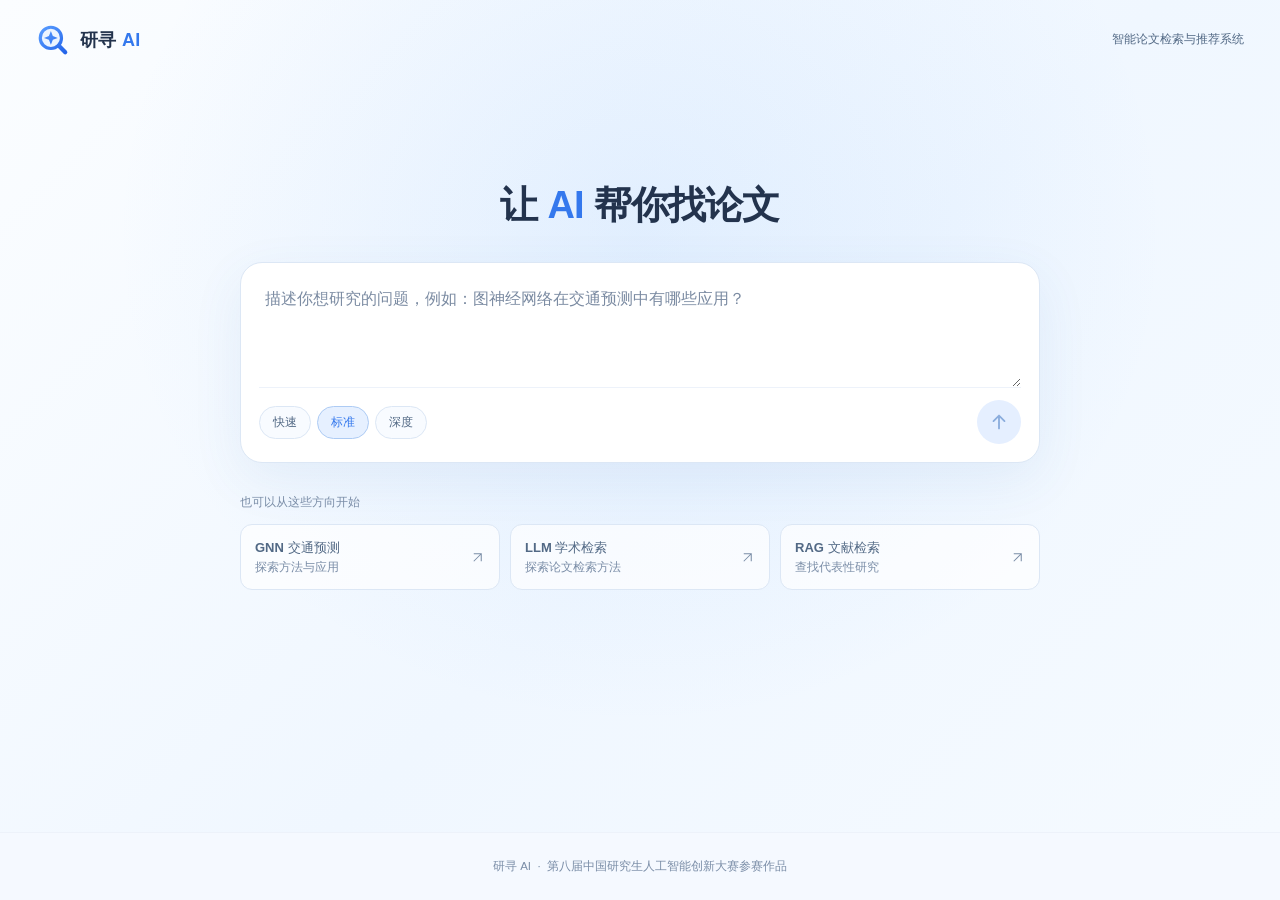
==== frontend/index.html @ a5123a5a "feat: 研寻 AI 学术检索系统（Agent 自主检索 + TRACE-Rank 排序） - 原生 Function Calling 检索循环：模型自主选择关键词/语义/引文工具并在预算内结束 -" ====
<!doctype html>
<html lang="zh-CN">
<head>
  <meta charset="utf-8" />
  <meta name="viewport" content="width=device-width, initial-scale=1" />
  <title>研寻 AI——智能论文检索与推荐系统</title>
  <style>
    /* ── Design tokens ── */
    :root {
      --bg:           #050c1a;
      --card:         rgba(14,26,62,0.90);
      --card2:        rgba(16,32,68,0.78);
      --border:       rgba(56,189,248,0.15);
      --border-h:     rgba(56,189,248,0.32);
      --cyan:         #38bdf8;
      --cyan2:        rgba(56,189,248,0.80);
      --blue:         #3b82f6;
      --purple:       #8b5cf6;
      --green:        #10b981;
      --amber:        #f59e0b;
      --red:          #ef4444;
      --text:         #e2e8f0;
      --text2:        #94a3b8;
      --muted:        #475569;
      --r:            14px;
      --r-sm:         10px;
      --r-xs:         7px;
      --shadow:       0 4px 24px rgba(0,0,0,.42), inset 0 1px 0 rgba(255,255,255,.03);
      --shadow-h:     0 8px 40px rgba(0,0,0,.55), 0 0 0 1px rgba(56,189,248,.20);
    }

    /* ── Reset ── */
    *, *::before, *::after { box-sizing: border-box; margin: 0; padding: 0; }
    html { scroll-behavior: smooth; }
    body {
      font-family: -apple-system, BlinkMacSystemFont, "Segoe UI", "Microsoft YaHei", "PingFang SC", sans-serif;
      background: var(--bg);
      color: var(--text);
      line-height: 1.6;
      min-height: 100vh;
      overflow-x: hidden;
    }
    a { color: var(--cyan); text-decoration: none; }
    a:hover { color: #7dd3fc; text-decoration: underline; }
    .hidden { display:none !important; }

    /* ── Background grid + orbs ── */
    body::before {
      content: '';
      position: fixed; inset: 0; z-index: 0; pointer-events: none;
      background-image:
        linear-gradient(rgba(56,189,248,.04) 1px, transparent 1px),
        linear-gradient(90deg, rgba(56,189,248,.04) 1px, transparent 1px);
      background-size: 52px 52px;
    }
    .bg-orbs { position: fixed; inset: 0; z-index: 0; pointer-events: none; overflow: hidden; }
    .orb { position: absolute; border-radius: 50%; filter: blur(80px); }
    .orb1 { width:640px; height:640px; top:-220px; right:-160px;
             background: radial-gradient(circle, rgba(56,189,248,.13) 0%, transparent 70%); }
    .orb2 { width:520px; height:520px; bottom:-160px; left:-120px;
             background: radial-gradient(circle, rgba(139,92,246,.11) 0%, transparent 70%); }
    .orb3 { width:420px; height:420px; top:42%; left:38%;
             background: radial-gradient(circle, rgba(16,185,129,.07) 0%, transparent 70%); }

    /* 首页采用单列输入布局；结果区沿用现有样式与单页浏览方式。 */
    .hero { position:relative; z-index:1; min-height:calc(100svh - 68px); padding:0 36px 48px; background:linear-gradient(135deg,#fcfaff 0%,#f5f7ff 55%,#faf7ff 100%); }
    .hero::before { content:''; position:absolute; inset:0; pointer-events:none; background:radial-gradient(ellipse at 50% 28%,rgba(167,139,250,.10),transparent 58%); }
    .hero-topbar { position:relative; z-index:1; max-width:1440px; height:80px; margin:auto; display:flex; align-items:center; justify-content:space-between; gap:16px; }
    .brand { display:flex; align-items:center; gap:10px; }
    .brand-icon { width:34px; height:34px; display:block; flex-shrink:0; }
    .brand-name { color:#302440; font-size:18px; font-weight:650; letter-spacing:.3px; }
    .brand-en { color:#81748f; font-size:12px; }
    .hero-inner { position:relative; z-index:2; width:100%; max-width:800px; margin:clamp(44px,11vh,120px) auto 0; }
    .welcome { text-align:center; }
    .welcome-title { color:#30253f; font-size:clamp(28px,3vw,38px); font-weight:650; letter-spacing:-.8px; line-height:1.4; }
    .welcome-accent { color:#8050db; }
    .sr-only { position:absolute; width:1px; height:1px; padding:0; margin:-1px; overflow:hidden; clip:rect(0,0,0,0); white-space:nowrap; border:0; }
    .search-composer { margin-top:30px; padding:18px; border:1px solid #e4ddee; border-radius:22px; background:#fff; box-shadow:0 16px 52px rgba(103,75,157,.08); transition:border-color .2s,box-shadow .2s; }
    .search-composer:focus-within { border-color:#b99ae9; box-shadow:0 16px 52px rgba(103,75,157,.10),0 0 0 3px rgba(167,139,250,.10); }
    .search-wrap { display:block; }
    #query { display:block; width:100%; min-height:106px; max-height:260px; padding:4px 6px 16px; border:0; outline:0; resize:vertical; color:#3c304d; background:transparent; font-family:inherit; font-size:16px; line-height:1.75; }
    #query::placeholder { color:#8a8099; }
    .composer-tools { display:flex; align-items:center; justify-content:space-between; gap:12px; border-top:1px solid #f0eaf6; padding-top:12px; }
    /* 圆形发送按钮只展示上箭头，名称通过 aria-label 提供给辅助阅读工具。 */
    #searchBtn { display:inline-flex; align-items:center; justify-content:center; width:44px; height:44px; padding:0; flex-shrink:0; border:0; border-radius:50%; background:#9ed3ff; color:#fff; cursor:pointer; transition:background .15s,transform .15s; }
    #searchBtn:not(:disabled):hover { background:#85c7fc; transform:translateY(-1px); }
    #searchBtn:not(:disabled):active { transform:scale(.98); }
    #searchBtn:disabled { cursor:default; transform:none; }
    #searchBtn svg { width:22px; height:22px; }
    /* 三档检索深度常显，点击即可切换；紫色高亮表示当前档位。 */
    .mode-switch { display:flex; gap:6px; margin:0; align-items:center; }
    .mode-btn { border:1px solid #e8e0f0; background:#fcfaff; color:#786487;
      border-radius:999px; padding:7px 13px; cursor:pointer; font-family:inherit; font-size:12px; transition:.2s; }
    .mode-btn:hover { border-color:#cdb2ee; background:#f6f1ff; }
    .mode-btn.active { color:#7b3fd0; border-color:#cdb2ee; background:#f0e7ff; }
    .mode-btn:focus-visible,#searchBtn:focus-visible,.eg-btn:focus-visible { outline:2px solid #a779ec; outline-offset:4px; }
    .helios-trace { display:grid; gap:9px; margin-top:10px; }
    .helios-step { display:grid; grid-template-columns:92px 1fr auto; gap:12px; align-items:center;
      padding:11px 12px; border:1px solid rgba(14,165,233,.16); border-radius:11px; background:rgba(14,165,233,.045); }
    .helios-action { font-size:11px; font-weight:800; color:#0369a1; text-transform:uppercase; letter-spacing:.4px; }
    .helios-reason { font-size:12px; color:var(--text2); line-height:1.55; }
    .helios-utility { font-size:11px; color:#64748b; white-space:nowrap; }
    @media (max-width:720px) { .helios-step { grid-template-columns:1fr; gap:5px; } }
    .landscape-grid { display:grid; grid-template-columns:repeat(4,1fr); gap:10px; }
    .land-card { padding:14px; border:1px solid var(--border); border-radius:12px; background:var(--card2); }
    .land-num { font-size:23px; font-weight:800; color:var(--text); }
    .land-lbl { font-size:12px; color:var(--text2); margin-top:3px; }
    .term-cloud { display:flex; flex-wrap:wrap; gap:7px; margin-top:14px; }
    .term-chip { background:rgba(14,165,233,.09); color:var(--cyan); border:1px solid rgba(14,165,233,.18);
      border-radius:999px; padding:5px 9px; font-size:11px; }
    .evidence-wrap { overflow:auto; }
    .evidence-table { width:100%; border-collapse:collapse; min-width:820px; font-size:12px; }
    .evidence-table th,.evidence-table td { padding:10px 9px; border-bottom:1px solid var(--border); text-align:left; }
    .evidence-table th { color:var(--text2); font-size:12px; background:var(--card2); }
    .cov-dot { display:inline-flex; width:31px; height:22px; border-radius:6px; align-items:center; justify-content:center;
      color:#fff; font-size:10px; font-weight:700; }
    .role-badge { display:inline-flex; border-radius:999px; padding:4px 8px; font-size:10.5px; font-weight:700; margin-right:6px; }
    .role-foundation { color:#92400e; background:#fef3c7; }
    .role-bridge { color:#5b21b6; background:#ede9fe; }
    .role-frontier { color:#047857; background:#d1fae5; }
    .role-development { color:#075985; background:#e0f2fe; }
    .evidence-quote { margin:12px 0 4px; padding:12px 14px; border-left:3px solid #0ea5e9;
      background:rgba(14,165,233,.055); border-radius:0 10px 10px 0; color:var(--text2); font-size:12.5px; line-height:1.65; }
    .evidence-meta { color:var(--muted); font-size:10.5px; margin-top:5px; }
    .result-actions { position:sticky; top:8px; z-index:20; display:flex; justify-content:space-between;
      align-items:center; gap:10px; padding:10px 12px; margin-bottom:12px; border:1px solid var(--border);
      border-radius:13px; background:rgba(7,20,43,.92); backdrop-filter:blur(14px); box-shadow:var(--shadow); }
    .ra-meta { min-width:0; flex:1; }
    .ra-query { font-size:12px; color:var(--text2); white-space:nowrap; overflow:hidden; text-overflow:ellipsis; }
    .ra-query strong { color:var(--text); font-weight:600; }
    .action-title { font-size:11.5px; color:#94a3b8; margin-top:2px; }
    .at-hint { color:var(--text2); }
    .action-btns { display:flex; gap:7px; flex-wrap:wrap; flex-shrink:0; }
    .action-btn { border:1px solid rgba(56,189,248,.24); color:#7dd3fc; background:rgba(14,165,233,.08);
      border-radius:8px; padding:7px 10px; font-size:11px; cursor:pointer; }
    .action-btn:hover { background:rgba(14,165,233,.18); }
    /* 结果排序切换：只改变同一批论文的排列顺序，不引入新论文。 */
    .result-sort { display:flex; align-items:center; gap:6px; flex-wrap:wrap; margin-bottom:12px; }
    .rs-label { font-size:11.5px; color:var(--text2); margin-right:2px; }
    .rs-btn { border:1px solid var(--border); background:rgba(15,28,70,.8); color:var(--text2);
      border-radius:999px; padding:5px 12px; font-size:11.5px; font-family:inherit; cursor:pointer;
      transition:background .18s, border-color .18s, color .18s; }
    .rs-btn:hover { border-color:var(--border-h); color:var(--text); }
    .rs-btn.active { color:#fff; border-color:transparent; background:linear-gradient(135deg,#0284c7,#7c3aed); }
    .rs-btn:focus-visible { outline:2px solid var(--cyan); outline-offset:2px; }

    /* 结果优先：使用原生折叠组件，让详细信息按需展开并支持键盘操作。 */
    #results { scroll-margin-top:14px; }
    .result-details { margin-bottom:14px; border:1px solid var(--border); border-radius:var(--r); background:var(--card); }
    .result-details > summary { display:flex; align-items:center; gap:10px; padding:15px 20px; cursor:pointer; list-style:none; color:var(--text); font-size:13px; font-weight:600; }
    .result-details > summary::-webkit-details-marker { display:none; }
    .result-details > summary::before { content:'▸'; color:var(--cyan); transition:transform .15s; }
    .result-details[open] > summary::before { transform:rotate(90deg); }
    .result-details > summary:focus-visible { outline:2px solid var(--cyan); outline-offset:3px; border-radius:var(--r-sm); }
    .detail-hint { margin-left:auto; color:var(--text2); font-size:11px; font-weight:400; }
    .detail-body { padding:0 16px 16px; }
    .detail-body > .sec:last-child { margin-bottom:0; }
    .paper-details { margin:14px 0 0; background:rgba(56,189,248,.025); }
    .paper-details > summary { padding:10px 12px; font-size:12px; }
    .paper-details .detail-body { padding:0 12px 12px; }
    .paper-details .pabstract { display:block; }
    .paper-actions { display:flex; flex-wrap:wrap; gap:8px; margin-top:12px; }
    .search-notice { margin-bottom:12px; padding:10px 14px; border:1px solid rgba(245,158,11,.30); border-radius:var(--r-sm); background:rgba(245,158,11,.07); color:#fcd34d; font-size:12px; }
    .search-notice li { margin-left:16px; }
    /* 单页布局：结果直接排在首页介绍下方，不切换到独立结果页；搜索完成后自动下滑到结果区。 */
    .back-to-search { position:fixed; right:28px; bottom:28px; z-index:60; display:none; align-items:center; gap:6px;
      padding:10px 16px; border:1px solid var(--border-h); border-radius:999px; background:rgba(7,20,43,.94);
      color:#7dd3fc; font-size:12.5px; font-family:inherit; cursor:pointer; backdrop-filter:blur(14px);
      box-shadow:var(--shadow); transition:background .2s, border-color .2s; }
    .back-to-search.show { display:inline-flex; }
    .back-to-search:hover { background:rgba(14,165,233,.18); border-color:rgba(56,189,248,.5); }
    .candidate-pager { display:flex; flex-wrap:wrap; justify-content:center; align-items:center; gap:12px; margin-top:16px; color:var(--text2); font-size:12px; }
    .candidate-pager button:disabled { opacity:.45; cursor:default; }

    /* Example buttons */
    .examples { display:grid; grid-template-columns:repeat(3,minmax(0,1fr)); gap:10px; margin-top:30px; }
    .examples-lbl { grid-column:1/-1; margin-bottom:2px; color:#95839f; font-size:12px; }
    .eg-btn { display:flex; align-items:center; gap:10px; padding:14px; border:1px solid #e5deed; border-radius:12px; background:rgba(255,255,255,.7); color:#685277; font-family:inherit; text-align:left; cursor:pointer; transition:background .18s,border-color .18s,transform .18s; }
    .eg-btn:hover { background:#fff; border-color:#c8abe9; transform:translateY(-2px); }
    .eg-title { display:block; font-size:13px; font-weight:550; }
    .eg-desc { display:block; margin-top:3px; color:#92809e; font-size:11.5px; }
    .eg-arrow { width:15px; height:15px; margin-left:auto; color:#a187b6; flex-shrink:0; }

    /* ── Page wrap ── */
    .page-wrap {
      position: relative; z-index: 1;
      max-width: 1440px; margin: 0 auto;
      padding: 28px 40px 72px;
    }
    /* 尚未检索时不留下空白结果区，检索后恢复原有单页结果布局。 */
    .page-wrap:has(> #results:empty):has(> #loadingState.hidden):has(> #errorState.hidden) { padding-top:0; padding-bottom:0; }

    /* ── Loading ── */
    .loading-state {
      background: var(--card); backdrop-filter: blur(16px);
      border: 1px solid var(--border); border-radius: var(--r);
      padding: 44px 32px; text-align: center;
      box-shadow: var(--shadow); margin-bottom: 16px;
    }
    .loading-state.hidden { display: none; }
    .loading-title { font-size: 16px; font-weight: 700; color: var(--cyan); margin-bottom: 28px; letter-spacing: .5px; }
    .scan-wrap {
      width: 100%; max-width: 420px; margin: 0 auto 30px;
      height: 3px; background: rgba(56,189,248,.10); border-radius: 2px; overflow: hidden; position: relative;
    }
    .scan-bar {
      position: absolute; top: 0; left: -40%; height: 100%; width: 40%; border-radius: 2px;
      background: linear-gradient(90deg, transparent, var(--cyan), transparent);
      animation: scanAnim 1.4s ease-in-out infinite;
    }
    @keyframes scanAnim { 0% { left:-40%; } 100% { left:120%; } }
    .loading-elapsed { color:var(--cyan); font-size:20px; margin-bottom:10px; }
    .loading-note { max-width:560px; margin:0 auto; font-size:13px; color:var(--text2); }

    /* ── Error state ── */
    .error-state {
      background: var(--card); backdrop-filter: blur(16px);
      border: 1px solid rgba(239,68,68,.25); border-radius: var(--r);
      padding: 36px 32px; box-shadow: var(--shadow), 0 0 0 1px rgba(239,68,68,.06);
      margin-bottom: 16px;
    }
    .error-state.hidden { display: none; }
    .err-header { display: flex; align-items: center; gap: 16px; margin-bottom: 22px; }
    .err-icon {
      width: 46px; height: 46px; border-radius: 12px; flex-shrink: 0;
      background: rgba(239,68,68,.12); border: 1px solid rgba(239,68,68,.25);
      display: flex; align-items: center; justify-content: center; font-size: 20px;
    }
    .err-title { font-size: 18px; font-weight: 700; color: #fca5a5; margin-bottom: 5px; }
    .err-badge {
      display: inline-block; padding: 2px 10px; border-radius: 6px; font-size: 11px;
      font-weight: 700; letter-spacing: 1px; color: #f87171;
      background: rgba(239,68,68,.14); border: 1px solid rgba(239,68,68,.30);
    }
    .err-detail {
      font-size: 13.5px; color: var(--text2);
      background: rgba(239,68,68,.04); border: 1px solid rgba(239,68,68,.12);
      border-radius: var(--r-sm); padding: 14px 18px; margin-bottom: 18px;
    }
    .err-retry-btn {
      padding: 9px 26px; background: rgba(239,68,68,.10); border: 1px solid rgba(239,68,68,.30);
      border-radius: var(--r-xs); color: #fca5a5; font-size: 13px; font-weight: 600;
      cursor: pointer; font-family: inherit; transition: background .2s, border-color .2s;
    }
    .err-retry-btn:hover { background: rgba(239,68,68,.18); border-color: rgba(239,68,68,.50); }

    /* ── Query warn (400) ── */
    .query-warn {
      display: flex; align-items: flex-start; gap: 16px;
      background: rgba(245,158,11,.06); border: 1px solid rgba(245,158,11,.22);
      border-radius: var(--r); padding: 28px 28px;
    }
    .qw-icon { font-size: 26px; flex-shrink: 0; filter: drop-shadow(0 0 6px rgba(245,158,11,.4)); }
    .qw-title { font-size: 16px; font-weight: 700; color: var(--amber); margin-bottom: 6px; }
    .qw-msg { font-size: 13px; color: var(--text2); }

    /* ── Results layout ── */
    .results-top { display: grid; grid-template-columns: 1fr 380px; gap: 16px; align-items: start; }
    .results-left {} .results-right {}

    /* ── Section cards ── */
    .sec {
      background: var(--card); backdrop-filter: blur(16px);
      border: 1px solid var(--border); border-radius: var(--r);
      box-shadow: var(--shadow); margin-bottom: 16px; overflow: hidden;
      transition: border-color .25s, box-shadow .25s;
    }
    .sec:hover { border-color: rgba(56,189,248,.22); }
    .sec-head {
      display: flex; align-items: center; gap: 10px;
      padding: 14px 20px; border-bottom: 1px solid rgba(56,189,248,.08);
      background: rgba(56,189,248,.03);
    }
    .sec-ico {
      width: 26px; height: 26px; border-radius: 7px;
      display: flex; align-items: center; justify-content: center;
      font-size: 12px; font-weight: 800; flex-shrink: 0;
    }
    .sec-title { font-size: 13.5px; font-weight: 700; color: var(--text); letter-spacing: .3px; }
    .sec-body { padding: 20px; }

    /* ── Info grid ── */
    .info-grid { display: grid; grid-template-columns: repeat(2,1fr); gap: 10px; }
    .info-card {
      background: rgba(20,38,80,.70); border: 1px solid rgba(56,189,248,.13);
      border-radius: var(--r-sm); padding: 12px 14px; transition: border-color .2s;
    }
    .info-card:hover { border-color: rgba(56,189,248,.22); }
    .info-card.span2 { grid-column: 1 / -1; }
    .ilabel { font-size: 11px; font-weight: 700; color: rgba(148,163,184,.80); text-transform: uppercase; letter-spacing: .7px; margin-bottom: 5px; }
    .ivalue { font-size: 14px; color: var(--text); line-height: 1.6; word-break: break-word; }

    /* ── Query list (code style) ── */
    .qlist { list-style: none; display: flex; flex-direction: column; gap: 6px; }
    .qlist li {
      display: flex; align-items: flex-start; gap: 8px;
      font-size: 13px; color: var(--text2); font-family: "Consolas","Monaco",monospace;
      background: rgba(56,189,248,.05); border: 1px solid rgba(56,189,248,.10);
      border-radius: var(--r-xs); padding: 7px 12px;
    }
    .qnum {
      width: 18px; height: 18px; border-radius: 50%; flex-shrink: 0; margin-top: 1px;
      background: rgba(56,189,248,.20); color: var(--cyan);
      font-size: 9.5px; font-weight: 700; display: flex; align-items: center; justify-content: center;
    }
    .qnum.green { background: rgba(16,185,129,.20); color: var(--green); }

    /* ── Flow diagram ── */
    .flow-row {
      display: flex; align-items: stretch; flex-wrap: nowrap;
      overflow-x: auto; gap: 0; margin-bottom: 20px; padding-bottom: 4px;
    }
    .flow-node {
      flex: 1; min-width: 110px;
      background: rgba(14,165,233,.06); border: 1px solid rgba(56,189,248,.20);
      border-radius: var(--r-sm); padding: 13px 10px; text-align: center;
      transition: border-color .2s, background .2s;
    }
    .flow-node:hover { background: rgba(14,165,233,.10); border-color: rgba(56,189,248,.38); }
    .flow-node.done { background: rgba(16,185,129,.06); border-color: rgba(16,185,129,.25); }
    .flow-node.done:hover { background: rgba(16,185,129,.10); border-color: rgba(16,185,129,.42); }
    .fn-step { font-size: 9.5px; font-weight: 700; letter-spacing: .5px; color: var(--cyan); margin-bottom: 4px; }
    .fn-step.gn { color: var(--green); }
    .fn-title { font-size: 12px; font-weight: 700; color: var(--text); margin-bottom: 3px; }
    .fn-stat { font-size: 12px; color: rgba(148,163,184,.80); line-height: 1.45; }
    .fn-stat.gn { color: var(--green); }
    .flow-arrow { display: flex; align-items: center; justify-content: center; padding: 0 4px; color: rgba(56,189,248,.35); font-size: 18px; flex-shrink: 0; }

    /* ── Keyword tags ── */
    .kw-cloud { display: flex; flex-wrap: wrap; gap: 8px; }
    .kw { padding: 4px 13px; border-radius: 20px; font-size: 12.5px; font-weight: 600; font-family: "Consolas",monospace; transition: transform .15s; }
    .kw:hover { transform: translateY(-1px); }
    .kw0 { background:rgba(56,189,248,.11); color:var(--cyan);   border:1px solid rgba(56,189,248,.25); box-shadow:0 0 8px rgba(56,189,248,.10); }
    .kw1 { background:rgba(16,185,129,.10); color:var(--green);  border:1px solid rgba(16,185,129,.25); box-shadow:0 0 8px rgba(16,185,129,.08); }
    .kw2 { background:rgba(139,92,246,.10); color:var(--purple); border:1px solid rgba(139,92,246,.25); box-shadow:0 0 8px rgba(139,92,246,.08); }
    .kw3 { background:rgba(245,158,11,.10); color:var(--amber);  border:1px solid rgba(245,158,11,.25); box-shadow:0 0 8px rgba(245,158,11,.08); }
    .kw4 { background:rgba(59,130,246,.10); color:#60a5fa;       border:1px solid rgba(59,130,246,.25); box-shadow:0 0 8px rgba(59,130,246,.08); }

    /* ── Hint / strategy box ── */
    .hint {
      background: rgba(56,189,248,.04); border: 1px solid rgba(56,189,248,.12);
      border-left: 3px solid rgba(56,189,248,.50);
      border-radius: 0 var(--r-xs) var(--r-xs) 0;
      padding: 10px 14px; font-size: 13px; color: var(--text2); line-height: 1.75;
    }

    /* ── Source chips ── */
    .src-chips { display:flex; flex-wrap:wrap; gap:6px; margin-top:6px; }
    .src-chip { padding:3px 10px; border-radius:12px; font-size:12px; font-weight:600; background:rgba(56,189,248,.10); color:var(--cyan); border:1px solid rgba(56,189,248,.22); }
    .fallback-note { font-size:12px; color:var(--amber); background:rgba(245,158,11,.07); border:1px solid rgba(245,158,11,.20); border-radius:var(--r-xs); padding:6px 10px; margin-top:8px; }

    /* ── Divider ── */
    .div { height:1px; background:rgba(56,189,248,.08); margin:16px 0; }

    /* ── Metrics ── */
    .metrics-grid { display: grid; grid-template-columns: repeat(2,1fr); gap: 10px; }
    .mcard {
      background: rgba(20,38,80,.78); border: 1px solid rgba(56,189,248,.15);
      border-radius: var(--r-sm); padding: 16px 10px; text-align: center;
      transition: transform .2s, border-color .2s, box-shadow .2s;
    }
    .mcard:hover { transform: translateY(-2px); border-color: rgba(56,189,248,.28); box-shadow: 0 4px 16px rgba(0,0,0,.3); }
    .mnum { font-size: 28px; font-weight: 800; color: var(--cyan); line-height: 1.1; letter-spacing: -.5px; font-variant-numeric: tabular-nums; }
    .mnum.g { color: var(--green); }
    .mnum.p { color: var(--purple); }
    .mnum.zero { color: #334155; }
    .mlbl { font-size: 12.5px; color: rgba(148,163,184,.85); margin-top: 4px; font-weight: 500; }

    /* ── Summary ── */
    .sum-p { font-size: 13.5px; color: var(--text2); line-height: 1.85; margin-bottom: 12px; }
    .sum-p:last-child { margin-bottom: 0; }

    /* ── Paper cards ── */
    .papers-stack { display: flex; flex-direction: column; gap: 16px; }
    .pcard {
      background: var(--card); border: 1px solid var(--border); border-radius: var(--r);
      padding: 22px 24px; transition: transform .25s, box-shadow .25s, border-color .25s;
    }
    .pcard:hover { transform: translateY(-3px); box-shadow: var(--shadow-h); border-color: rgba(56,189,248,.26); }
    /* 后端精选结果在真实数据上就是相关度排名第一的那篇，这里只做高亮标记，不单独成区。 */
    .pcard.pcard-best { border-color: rgba(16,185,129,.40); box-shadow: 0 0 0 1px rgba(16,185,129,.16), var(--shadow); }
    .rb-best { background:rgba(16,185,129,.18); color:#34d399; border:1px solid rgba(16,185,129,.38); }
    #resultList { scroll-margin-top: 78px; }

    .pcard-top { display: flex; align-items: flex-start; gap: 14px; margin-bottom: 12px; }
    .pnum {
      width: 30px; height: 30px; border-radius: 50%; flex-shrink: 0;
      background: linear-gradient(135deg, rgba(14,165,233,.28), rgba(124,58,237,.28));
      border: 1px solid rgba(56,189,248,.30);
      color: var(--cyan); font-size: 13px; font-weight: 700;
      display: flex; align-items: center; justify-content: center; font-variant-numeric: tabular-nums;
    }
    .ptitle { font-size: 15px; font-weight: 700; color: var(--text); line-height: 1.5; flex: 1; }
    .ptitle a { color: inherit; }
    .ptitle a:hover { color: var(--cyan); text-decoration: none; }

    .pscore-wrap { flex-shrink: 0; text-align: right; padding-left: 16px; }
    .pscore-big {
      font-size: 24px; font-weight: 900; font-variant-numeric: tabular-nums; line-height: 1;
      background: linear-gradient(135deg, #38bdf8, #8b5cf6);
      -webkit-background-clip: text; -webkit-text-fill-color: transparent; background-clip: text;
    }
    .pscore-lbl { font-size: 10px; color: var(--muted); letter-spacing: .5px; margin-top: 2px; }

    /* Badges */
    .rbadge {
      display: inline-flex; align-items: center; padding: 2px 9px; border-radius: 10px;
      font-size: 11px; font-weight: 700; margin-right: 4px; vertical-align: middle; white-space: nowrap;
    }
    .rb-first  { background:rgba(16,185,129,.15); color:#34d399; border:1px solid rgba(16,185,129,.30); }
    .rb-second { background:rgba(245,158,11,.12);  color:var(--amber); border:1px solid rgba(245,158,11,.25); }
    .rb-both   { background:rgba(56,189,248,.12);  color:var(--cyan);  border:1px solid rgba(56,189,248,.25); }
    .api-badge { display:inline-flex; align-items:center; padding:1px 8px; border-radius:8px; font-size:10.5px; font-weight:700; margin-right:4px; vertical-align:middle; }
    .api-oa { background:rgba(56,189,248,.10); color:var(--cyan);  border:1px solid rgba(56,189,248,.22); }
    .api-s2 { background:rgba(16,185,129,.10); color:var(--green); border:1px solid rgba(16,185,129,.22); }
    .api-cr { background:rgba(139,92,246,.10); color:var(--purple); border:1px solid rgba(139,92,246,.22); }
    .api-ax { background:rgba(239,68,68,.10); color:#f87171; border:1px solid rgba(239,68,68,.22); }

    .pmeta { display:flex; flex-wrap:wrap; gap:4px 10px; align-items:center; font-size:12px; color:var(--text2); margin-bottom:14px; }
    .pmeta-sep { color:rgba(56,189,248,.22); }

    /* Score bars */
    .score-grid { display:grid; grid-template-columns:repeat(2,1fr); gap:10px; margin-bottom:12px; }
    .si { display:flex; flex-direction:column; gap:4px; }
    .si-head { display:flex; justify-content:space-between; font-size:12px; }
    .si-lbl { color:var(--muted); font-weight:600; }
    .si-val { color:var(--text2); font-weight:700; font-variant-numeric:tabular-nums; }
    .bar-track { height:5px; border-radius:3px; background:rgba(56,189,248,.07); overflow:hidden; }
    .bar-fill { height:100%; border-radius:3px; transition:width .5s ease; }
    .bar-blue   { background:linear-gradient(90deg,#2563eb,#38bdf8); }
    .bar-green  { background:linear-gradient(90deg,#059669,#34d399); }
    .bar-orange { background:linear-gradient(90deg,#d97706,#fbbf24); }
    .bar-purple { background:linear-gradient(90deg,#7c3aed,#a78bfa); }

    .pabstract { font-size:13px; color:var(--text2); line-height:1.75; margin-bottom:10px; display:-webkit-box; -webkit-line-clamp:4; -webkit-box-orient:vertical; overflow:hidden; }
    .preason { padding:8px 14px; border-left:3px solid rgba(16,185,129,.50); background:rgba(16,185,129,.05); border-radius:0 var(--r-xs) var(--r-xs) 0; font-size:12.5px; color:rgba(52,211,153,.85); line-height:1.7; margin-bottom:8px; }
    .pscoreexp { padding:8px 14px; border-left:3px solid rgba(245,158,11,.50); background:rgba(245,158,11,.05); border-radius:0 var(--r-xs) var(--r-xs) 0; font-size:12px; color:rgba(251,191,36,.80); line-height:1.7; margin-bottom:8px; }
    .pmatched { font-size:11.5px; color:var(--muted); font-family:"Consolas",monospace; }
    .plink-btn {
      display:inline-flex; align-items:center; gap:5px; margin-top:10px;
      padding:6px 16px; background:rgba(56,189,248,.08); border:1px solid rgba(56,189,248,.22);
      border-radius:var(--r-xs); color:var(--cyan); font-size:12px; font-weight:600;
      text-decoration:none; transition:background .2s, border-color .2s;
    }
    .plink-btn:hover { background:rgba(56,189,248,.16); border-color:rgba(56,189,248,.42); text-decoration:none; }

    /* ── Relation table ── */
    .tbl-wrap { overflow-x:auto; }
    .rtbl { width:100%; border-collapse:collapse; font-size:13px; }
    .rtbl th { background:rgba(56,189,248,.05); color:var(--muted); font-weight:700; font-size:10.5px; text-transform:uppercase; letter-spacing:.6px; padding:12px 14px; border-bottom:1px solid rgba(56,189,248,.15); text-align:left; white-space:nowrap; }
    .rtbl td { padding:11px 14px; border-bottom:1px solid rgba(56,189,248,.07); color:var(--text2); vertical-align:top; transition:background .15s; }
    .rtbl tr:last-child td { border-bottom:none; }
    .rtbl tbody tr:hover td { background:rgba(56,189,248,.04); }
    .rtbl td:first-child { font-weight:600; color:var(--text); max-width:280px; word-break:break-word; }
    .rel-reason { max-width:200px; white-space:nowrap; overflow:hidden; text-overflow:ellipsis; color:var(--muted); font-size:12px; }

    /* ── Relation graph ── */
    .graph-wrap { position:relative; width:100%; }
    #relGraph { width:100%; height:auto; display:block; background:radial-gradient(circle at 50% 40%, rgba(56,189,248,.04), transparent 70%); border-radius:var(--r-sm); }
    .g-edge { stroke:rgba(56,189,248,.16); stroke-width:1; transition:stroke .15s; }
    .g-edge.hot { stroke:rgba(56,189,248,.55); stroke-width:1.6; }
    .g-node { cursor:pointer; transition:filter .15s; }
    .g-node:hover { filter:brightness(1.25); }
    .g-node circle { transition:stroke-width .15s; }
    .g-label { font-size:10px; fill:var(--text2); pointer-events:none; font-family:"Consolas",monospace; }
    .g-hublabel { font-size:10.5px; font-weight:700; fill:#bae6fd; pointer-events:none; }
    .graph-legend { display:flex; flex-wrap:wrap; gap:14px; margin-top:12px; justify-content:center; }
    .gl-item { display:flex; align-items:center; gap:6px; font-size:11.5px; color:var(--muted); }
    .gl-dot { width:11px; height:11px; border-radius:50%; flex-shrink:0; }
    .graph-tip {
      position:absolute; pointer-events:none; opacity:0; transition:opacity .12s;
      max-width:280px; padding:9px 12px; border-radius:var(--r-xs); z-index:20;
      background:rgba(8,18,45,.96); border:1px solid rgba(56,189,248,.30);
      box-shadow:0 6px 24px rgba(0,0,0,.5); font-size:12px; color:var(--text);
    }
    .graph-tip .gt-title { font-weight:700; color:var(--cyan); margin-bottom:4px; line-height:1.4; }
    .graph-tip .gt-meta { font-size:11px; color:var(--muted); }
    .graph-hint { font-size:11.5px; color:var(--muted); text-align:center; margin-bottom:10px; }

    /* ── Footer ── */
    footer { position:relative; z-index:1; text-align:center; padding:24px 36px; font-size:11.5px; color:#9a8ba6; background:#f9f7fd; border-top:1px solid #eee8f4; }
    footer em { color:rgba(56,189,248,.55); font-style:normal; }

    /* ── Scrollbar ── */
    ::-webkit-scrollbar { width:5px; height:5px; }
    ::-webkit-scrollbar-track { background:transparent; }
    ::-webkit-scrollbar-thumb { background:rgba(56,189,248,.20); border-radius:3px; }
    ::-webkit-scrollbar-thumb:hover { background:rgba(56,189,248,.38); }

    /* ── Responsive ── */
    @media (max-width:1100px) {
      .results-top { grid-template-columns:1fr; }
    }
    @media (max-width:700px) {
      .hero { padding:0 20px 36px; }
      .hero-topbar { height:68px; }
      .hero-inner { margin-top:clamp(36px,9vh,76px); }
      .hero .brand-en { display:none; }
      .brand-name { font-size:16px; }
      .welcome-title { font-size:28px; }
      .search-composer { margin-top:24px; padding:14px; border-radius:18px; }
      #query { min-height:112px; font-size:15px; }
      .composer-tools { gap:6px; }
      .examples { grid-template-columns:1fr; gap:8px; margin-top:24px; }
      .eg-btn { padding:11px 14px; }
      .eg-desc { display:inline; margin-left:8px; }
      .page-wrap { padding:20px 16px 52px; }
      .info-grid { grid-template-columns:1fr; }
      .info-card.span2 { grid-column:auto; }
      .score-grid { grid-template-columns:1fr; }
      .metrics-grid { grid-template-columns:repeat(2,1fr); }
      .landscape-grid { grid-template-columns:repeat(2,1fr); }
      .result-actions { flex-wrap:wrap; flex-direction:column; align-items:stretch; gap:8px; }
      .ra-query { white-space:normal; display:-webkit-box; -webkit-line-clamp:2; -webkit-box-orient:vertical; overflow:hidden; }
      .action-btns { justify-content:flex-end; }
      .at-hint { display:none; }
      .result-details > summary { flex-wrap:wrap; }
      .detail-hint { width:100%; margin-left:18px; }
      .search-settings-head { flex-wrap:wrap; gap:4px; }
      .ssh-hint { width:100%; margin-left:0; }
      .back-to-search { right:16px; bottom:16px; padding:9px 13px; font-size:12px; }
    }
  </style>
  <!-- 默认采用已选定的晴空蓝，其余配色仍可通过 theme 参数预览。 -->
  <link rel="stylesheet" href="/frontend/themes.css?v=20261017-4" />
  <script>
    (function () {
      const theme = new URLSearchParams(window.location.search).get('theme');
      const availableThemes = ['lilac', 'sky', 'mint', 'peach', 'ink'];
      document.documentElement.dataset.theme = availableThemes.includes(theme) ? theme : 'sky';
    })();
  </script>
</head>
<body>

<div class="bg-orbs">
  <div class="orb orb1"></div>
  <div class="orb orb2"></div>
  <div class="orb orb3"></div>
</div>

<!-- ═══════════════ HERO ═══════════════ -->
<header class="hero">
  <div class="hero-topbar">
    <div class="brand">
      <!-- 采用已选定的第二版“寻星”；内联 SVG 保证缩放清晰，并避开本机静态 SVG 的 MIME 差异。 -->
      <svg class="brand-icon" xmlns="http://www.w3.org/2000/svg" viewBox="0 0 64 64" fill="none" aria-hidden="true" focusable="false">
        <defs>
          <linearGradient id="brand-search-blue" x1="9" y1="9" x2="53" y2="58" gradientUnits="userSpaceOnUse">
            <stop stop-color="#579BFF"/><stop offset="1" stop-color="#2464E9"/>
          </linearGradient>
        </defs>
        <circle cx="28" cy="28" r="20" fill="#ECF4FF"/>
        <circle cx="28" cy="28" r="20" stroke="url(#brand-search-blue)" stroke-width="6"/>
        <path d="m43 43 12 12" stroke="url(#brand-search-blue)" stroke-width="8" stroke-linecap="round"/>
        <path d="m28 15 3.7 9.3L41 28l-9.3 3.7L28 41l-3.7-9.3L15 28l9.3-3.7L28 15Z" fill="url(#brand-search-blue)"/>
      </svg>
      <div class="brand-name">研寻 <span class="brand-ai">AI</span></div>
    </div>
    <span class="brand-en">智能论文检索与推荐系统</span>
  </div>
  <div class="hero-inner">
    <div class="hero-left">
      <div class="welcome">
        <h1 class="welcome-title">让 <span class="welcome-accent">AI</span> 帮你找论文</h1>
      </div>
      <div class="search-composer">
        <label class="sr-only" for="query">你想研究什么问题？</label>
        <div class="search-wrap">
          <textarea id="query" required placeholder="描述你想研究的问题，例如：图神经网络在交通预测中有哪些应用？"></textarea>
        </div>
        <div class="composer-tools">
          <div class="mode-switch" id="modeSwitch" role="group" aria-label="检索深度">
            <button class="mode-btn" type="button" data-mode="quick" aria-pressed="false">快速</button>
            <button class="mode-btn active" type="button" data-mode="balanced" aria-pressed="true">标准</button>
            <button class="mode-btn" type="button" data-mode="deep" aria-pressed="false">深度</button>
          </div>
          <button id="searchBtn" type="button" aria-label="开始检索" title="开始检索" disabled><svg viewBox="0 0 24 24" fill="none" stroke="currentColor" stroke-width="2" stroke-linecap="round" stroke-linejoin="round" aria-hidden="true"><path d="M12 19V5m-6 6 6-6 6 6"/></svg></button>
        </div>
      </div>
      <div class="examples">
        <span class="examples-lbl">也可以从这些方向开始</span>
        <button class="eg-btn" data-q="图神经网络在交通预测中的应用有哪些"><span><span class="eg-title">GNN 交通预测</span><span class="eg-desc">探索方法与应用</span></span><svg class="eg-arrow" viewBox="0 0 20 20" fill="none" stroke="currentColor" stroke-width="1.4" aria-hidden="true"><path d="M5 15 15 5M5 5h10v10"/></svg></button>
        <button class="eg-btn" data-q="LLM Agent 在学术论文检索中的研究有哪些，要求包含查询分解、多轮检索或引文追踪"><span><span class="eg-title">LLM 学术检索</span><span class="eg-desc">探索论文检索方法</span></span><svg class="eg-arrow" viewBox="0 0 20 20" fill="none" stroke="currentColor" stroke-width="1.4" aria-hidden="true"><path d="M5 15 15 5M5 5h10v10"/></svg></button>
        <button class="eg-btn" data-q="RAG 在科研问答和学术文献检索中的代表性论文有哪些"><span><span class="eg-title">RAG 文献检索</span><span class="eg-desc">查找代表性研究</span></span><svg class="eg-arrow" viewBox="0 0 20 20" fill="none" stroke="currentColor" stroke-width="1.4" aria-hidden="true"><path d="M5 15 15 5M5 5h10v10"/></svg></button>
      </div>
    </div>
  </div>
</header>

<!-- 页脚属于首页，放在结果区之前，确保检索前后首页底部保持一致。 -->
<footer>
  研寻 AI &nbsp;<em>·</em>&nbsp; 第八届中国研究生人工智能创新大赛参赛作品
</footer>

<!-- ═══════════════ MAIN ═══════════════ -->
<div class="page-wrap">

  <div id="loadingState" class="loading-state hidden">
    <div class="loading-title" role="status">正在等待检索结果</div>
    <div class="scan-wrap"><div class="scan-bar"></div></div>
    <div class="loading-elapsed">已等待 <span id="waitSeconds">0</span> 秒</div>
    <div class="loading-note">检索需要访问学术来源并整理候选，耗时受问题复杂度和网络影响。当前页面尚未收到最终结果。</div>
  </div>

  <div id="errorState" class="error-state hidden" role="alert">
    <div class="err-header">
      <div class="err-icon">⚠️</div>
      <div>
        <div class="err-title" id="errTitle">本次检索未能完成</div>
        <span class="err-badge" id="errBadge">请求异常</span>
      </div>
    </div>
    <p class="err-detail" id="errMessage"></p>
    <details class="result-details" id="errorDetails"><summary>查看错误信息</summary><div class="detail-body" id="errDetail"></div></details>
    <button class="err-retry-btn" id="retryBtn">重新检索</button>
  </div>

  <div id="results"></div>
</div>

<button class="back-to-search" id="backToSearch" type="button" title="回到检索框">↑ 回到检索</button>

<script>
  /* ── Elements ── */
  const queryEl   = document.getElementById("query");
  const searchBtn = document.getElementById("searchBtn");
  const resultsEl = document.getElementById("results");
  const loadingEl = document.getElementById("loadingState");
  const errorEl   = document.getElementById("errorState");
  const errDetEl  = document.getElementById("errDetail");
  var searchMode  = "balanced";
  var selectionProfile = "f1";
  // 等待状态独立于输入内容，防止检索期间编辑问题使发送按钮重新可用。
  var searchInProgress = false;
  // Agent 自主决定是否扩展关联论文；此参数仅保留给旧工作流兼容。
  const retrievalProfile = "relational";
  // 点击档位立即同步高亮、无障碍状态和后续请求使用的深度参数。
  document.querySelectorAll("#modeSwitch .mode-btn").forEach(function(btn) {
    btn.addEventListener("click", function() {
      document.querySelectorAll("#modeSwitch .mode-btn").forEach(function(x){ x.classList.remove("active"); x.setAttribute('aria-pressed','false'); });
      btn.classList.add("active");
      btn.setAttribute('aria-pressed','true');
      searchMode = btn.getAttribute("data-mode") || "balanced";
    });
  });

  /* ── Helpers ── */
  function esc(v) {
    return String(v == null ? "" : v)
      .replaceAll("&","&amp;").replaceAll("<","&lt;").replaceAll(">","&gt;")
      .replaceAll('"',"&quot;").replaceAll("'","&#039;");
  }
  function safe(v, fb) { return (v == null || v === "") ? (fb || "-") : esc(v); }
  function pct(v)    { return Math.min(100, Math.round(parseFloat(v || 0) * 100)); }
  function fmt(v, d) { return parseFloat(v || 0).toFixed(d != null ? d : 2); }
  function num(v)    { return (v == null || v === "") ? 0 : v; }

  /* ── Section card ── */
  function sec(ibg, icolor, ichar, title, body) {
    return `<div class="sec">
      <div class="sec-head">
        <div class="sec-ico" style="background:${ibg};color:${icolor}">${ichar}</div>
        <span class="sec-title">${esc(title)}</span>
      </div>
      <div class="sec-body">${body}</div>
    </div>`;
  }

  // 不设置 open 属性：结果页默认仅展示论文，详情由用户主动展开。
  function disclosure(id, title, hint, body, extraClass) {
    return '<details class="result-details'+(extraClass ? ' '+esc(extraClass) : '')+'"'+(id ? ' id="'+esc(id)+'"' : '')+'>'
      + '<summary><span>'+esc(title)+'</span>'
      + (hint ? '<span class="detail-hint">'+esc(hint)+'</span>' : '')+'</summary>'
      + '<div class="detail-body">'+body+'</div></details>';
  }

  /* ── 结果视图 ── */
  // 检索结束后自动下滑到结果区：首页介绍保留在上方，页面仍是同一张长页。
  function scrollToResults() {
    resultsEl.scrollIntoView({ block: 'start', behavior: 'smooth' });
  }

  // 后台已完成相关度排序；前端只按返回名次组织全量论文，不接收内部评分。
  function rankResults(papers) {
    var seen = {}, out = [];
    (papers || []).forEach(function(p) {
      var key = (p.title || "") + "|" + (p.year || "");
      if (seen[key]) return;
      seen[key] = 1;
      out.push(p);
    });
    out.sort(function(a, b) {
      return (parseInt(a.rank, 10) || 0) - (parseInt(b.rank, 10) || 0);
    });
    return out;
  }

  // 检索结果分页：每页最多十篇，翻页时只重绘当前页。
  var RESULT_PAGE_SIZE = 10;
  var _pagers = [];
  var _resultPager = null;
  // 排序方式：relevance（默认，综合相关度）/ influence（影响力）/ newest（最新）。
  var resultSortMode = 'relevance';
  function setupResultPages(papers, ids, bestTitle) {
    ids = ids || {};
    var listEl = document.getElementById(ids.list || 'resultList');
    if (!listEl) return null;
    var best = bestTitle || "";
    var current = 0;
    var previous = document.getElementById(ids.prev || 'resultPrevious');
    var next = document.getElementById(ids.next || 'resultNext');
    var range = document.getElementById(ids.range || 'resultRange');
    function paint() {
      var start = current * RESULT_PAGE_SIZE;
      var end = Math.min(start + RESULT_PAGE_SIZE, papers.length);
      listEl.innerHTML = renderPapers(papers.slice(start, end), '本次未检索到相关论文，可尝试更换关键词或提高检索深度。', start, best);
      if (range) range.textContent = (start + 1) + '–' + end + ' / ' + papers.length + ' 篇';
      if (previous) previous.disabled = current === 0;
      if (next) next.disabled = end >= papers.length;
    }
    if (previous) previous.addEventListener('click', function() {
      if (current > 0) { current--; paint(); listEl.scrollIntoView({block:'start', behavior:'smooth'}); }
    });
    if (next) next.addEventListener('click', function() {
      if ((current + 1) * RESULT_PAGE_SIZE < papers.length) {
        current++; paint(); listEl.scrollIntoView({block:'start', behavior:'smooth'});
      }
    });
    var pager = {
      listEl: listEl,
      paint: paint,
      // 切换排序时复用同一组分页按钮，只更新数据并回到第一页，避免重复绑定点击事件。
      setPapers: function(nextPapers, nextBest) {
        papers = nextPapers || [];
        best = nextBest || '';
        current = 0;
        paint();
        return pager;
      }
    };
    Object.defineProperties(pager, {
      papers: { get: function() { return papers; } },
      bestTitle: { get: function() { return best; } }
    });
    _pagers.push(pager);
    paint();
    return pager;
  }

  function citedCount(p) {
    var v = p.cited_by_count != null ? p.cited_by_count : (p.citation_count != null ? p.citation_count : 0);
    var n = parseInt(v, 10);
    return isNaN(n) ? 0 : n;
  }

  function pubYear(p) {
    var v = parseInt(p.year, 10);
    return isNaN(v) ? 0 : v;
  }

  // 三种排序都保留同一批全部结果，只调整顺序，不按分数或篇数隐藏论文。
  function sortedResults(allRanked, mode) {
    if (mode === 'influence') {
      return allRanked.slice().sort(function(a, b) {
        return (citedCount(b) - citedCount(a)) || ((parseInt(a.rank, 10) || 0) - (parseInt(b.rank, 10) || 0));
      });
    }
    if (mode === 'newest') {
      return allRanked.slice().sort(function(a, b) {
        return (pubYear(b) - pubYear(a)) || ((parseInt(a.rank, 10) || 0) - (parseInt(b.rank, 10) || 0));
      });
    }
    return allRanked.slice();
  }

  function sortSwitchHtml() {
    var opts = [
      { key: 'relevance', label: '按相关度' },
      { key: 'influence', label: '按影响力' },
      { key: 'newest',    label: '按最新' },
    ];
    return '<div class="result-sort" id="resultSort" role="group" aria-label="结果排序方式">'
      + '<span class="rs-label">排序</span>'
      + opts.map(function(o) {
          return '<button type="button" class="rs-btn'+(resultSortMode === o.key ? ' active' : '')+'"'
            + ' data-sort="'+o.key+'" aria-pressed="'+(resultSortMode === o.key ? 'true' : 'false')+'">'+o.label+'</button>';
        }).join('')
      + '</div>';
  }

  // 顶部说明当前结果的排序方式，总篇数随本次实际返回数量变化。
  var SORT_DESC = {
    relevance: '按综合相关度从高到低排序',
    influence: '按被引次数从高到低排序',
    newest:    '按发表年份从新到旧排序'
  };
  function actionTitleHtml(count) {
    var lead = '共 ' + count + ' 篇';
    return lead + '<span class="at-hint"> · ' + esc(SORT_DESC[resultSortMode]) + '</span>';
  }
  function pagerHtml(ids, total) {
    if (total <= RESULT_PAGE_SIZE) return '';
    return '<div class="candidate-pager">'
      + '<button class="action-btn" id="'+ids.prev+'">上一页</button>'
      + '<span id="'+ids.range+'" aria-live="polite"></span>'
      + '<button class="action-btn" id="'+ids.next+'">下一页</button></div>';
  }

  // 打印时把全部分页结果铺开并展开折叠区，避免只打印当前这一页。
  window.addEventListener('beforeprint', function() {
    // 先标记折叠区已加载，阻止 open 触发的懒加载回调把内容覆盖回第一页。
    document.querySelectorAll('details').forEach(function(d) {
      if (!d.open) { d.dataset.openedForPrint = '1'; d.dataset.loaded = '1'; d.open = true; }
    });
    _pagers.forEach(function(pager) {
      pager.listEl.innerHTML = renderPapers(pager.papers, '', 0, pager.bestTitle);
    });
  });
  window.addEventListener('afterprint', function() {
    document.querySelectorAll('details[data-opened-for-print]').forEach(function(d) {
      d.open = false;
      delete d.dataset.openedForPrint;
    });
    _pagers.forEach(function(pager) { pager.paint(); });
  });

  // 接口只提供固定的用户提示，不将内部检索过程传到浏览器。
  function renderResultNotices(data) {
    var notes = data.notices || [];
    return notes.length ? '<div class="search-notice" role="status"><ul>'
      + notes.map(function(note) { return '<li>'+esc(note)+'</li>'; }).join('')+'</ul></div>' : '';
  }

  /* ── Loading ── */
  var _waitTimer = null, _waitStarted = 0;
  function showLoading() {
    loadingEl.classList.remove("hidden");
    errorEl.classList.add("hidden");
    resultsEl.innerHTML = "";
    // 后端没有推送阶段进度，只显示真实等待时长，不模拟已经完成的步骤。
    clearInterval(_waitTimer);
    _waitStarted = performance.now();
    document.getElementById('waitSeconds').textContent = '0';
    _waitTimer = setInterval(function() {
      document.getElementById('waitSeconds').textContent = Math.floor((performance.now()-_waitStarted)/1000);
    }, 1000);
    loadingEl.scrollIntoView({block:'start'});
  }
  function hideLoading() {
    clearInterval(_waitTimer);
    loadingEl.classList.add("hidden");
  }

  /* ── Error ── */
  function showError(msg, status) {
    errDetEl.textContent = msg || "未知错误，请稍后重试。";
    document.getElementById('errTitle').textContent = status === 429 ? '请求暂时受限' : '本次检索未能完成';
    document.getElementById('errBadge').textContent = status ? 'HTTP '+status : '请求异常';
    document.getElementById('errMessage').textContent = status === 429
      ? '服务返回了限流响应，请稍后再试。'
      : '未能取得完整检索结果。可以重新尝试，或调整问题后再检索。';
    document.getElementById('errorDetails').open = false;
    errorEl.classList.remove("hidden");
    errorEl.scrollIntoView({block:'start'});
  }

  /* ── Query Understanding ── */
  function renderUnderstanding(data) {
    var u  = data.query_understanding || {};
    var sq = data.sub_queries || [];
    var sqHtml = sq.map(function(q,i) {
      return '<li><span class="qnum">'+(i+1)+'</span><span>'+esc(q)+'</span></li>';
    }).join("");
    var body = '<div class="info-grid">'
      + '<div class="info-card"><div class="ilabel">研究主题</div><div class="ivalue">'+safe(u.research_topic,"未识别")+'</div></div>'
      + '<div class="info-card"><div class="ilabel">检索意图路由</div><div class="ivalue">'+safe(u.search_intent_label,u.search_intent||"开放主题检索")+'</div></div>'
      + '<div class="info-card"><div class="ilabel">方法约束</div><div class="ivalue">'+safe(u.method_constraints,"not specified")+'</div></div>'
      + '<div class="info-card"><div class="ilabel">时间范围</div><div class="ivalue">'+safe(u.time_range,"not specified")+'</div></div>'
      + '<div class="info-card"><div class="ilabel">领域限定</div><div class="ivalue">'+safe(u.domain_constraints,"not specified")+'</div></div>'
      + '<div class="info-card span2"><div class="ilabel">子查询（第一轮检索式）</div><ul class="qlist">'+(sqHtml||"<li>无</li>")+'</ul></div>'
      + '</div>';
    return sec("rgba(14,165,233,0.22)","#38bdf8","查","查询理解", body);
  }

  /* ── Iterative Process ── */
  function renderProcess(proc, m) {
    if (!proc) return "";
    var kws  = proc.expanded_keywords    || [];
    var sq2  = proc.second_round_queries || [];
    var n1c  = num(m.first_round_candidate_count);
    var n2c  = num(m.second_round_candidate_count);
    var ndup = num(m.deduplicated_count);
    var nfin = num(m.final_count);
    var n1q  = (proc.first_round_queries || []).length;
    var isLLM = (proc.expansion_mode || "rule-based") === "llm";

    var flowHtml = '<div class="flow-row">'
      + '<div class="flow-node"><div class="fn-step">STEP 1</div><div class="fn-title">查询解析与首轮检索</div><div class="fn-stat">'+n1q+' 条子查询<br>候选 '+n1c+' 篇</div></div>'
      + '<div class="flow-arrow">›</div>'
      + '<div class="flow-node"><div class="fn-step">STEP 2</div><div class="fn-title">补充检索规划</div><div class="fn-stat">'+(isLLM?'模型规划':'规则扩展')+'<br>'+sq2.length+' 条补充式</div></div>'
      + '<div class="flow-arrow">›</div>'
      + '<div class="flow-node"><div class="fn-step">STEP 3</div><div class="fn-title">第二轮迭代检索</div><div class="fn-stat">'+sq2.length+' 条扩展式<br>候选 '+n2c+' 篇</div></div>'
      + '<div class="flow-arrow">›</div>'
      + '<div class="flow-node done"><div class="fn-step gn">STEP 4</div><div class="fn-title">过滤·合并·排序</div><div class="fn-stat gn">去重后 '+ndup+' 篇<br>相关候选 '+nfin+' 篇</div></div>'
      + '</div>';

    var kwHtml = kws.length
      ? '<div class="kw-cloud">'+kws.map(function(k,i){return '<span class="kw kw'+(i%5)+'">'+esc(k)+'</span>';}).join("")+'</div>'
      : '<span style="color:var(--muted);font-size:13px">未抽取到关键词</span>';

    var sq2Html = sq2.length
      ? '<ul class="qlist">'+sq2.map(function(q,i){return '<li><span class="qnum green">'+(i+1)+'</span><span>'+esc(q)+'</span></li>';}).join("")+'</ul>'
      : '<span style="color:var(--muted);font-size:13px">无</span>';

    var srcs = proc.data_sources || [];
    var srcHtml = srcs.length ? '<div class="src-chips">'+srcs.map(function(s){return '<span class="src-chip">'+esc(s)+'</span>';}).join("")+'</div>' : "";
    var fbSrcs = srcs.filter(function(s){ return s !== "OpenAlex"; });
    var fbName = fbSrcs.length ? fbSrcs.join(" / ") : "备用源";
    var fbQ = proc.fallback_queries || [];
    var fbNote = fbSrcs.length ? '<div class="fallback-note">⚡ '+esc(fbName)+' 参与多源召回或故障降级</div>' : "";

    var fbStatus = fbQ.length > 0
      ? '<span style="color:var(--amber)">'+fbQ.length+' 条查询切换至 '+esc(fbName)+'</span>'
      : '<span style="color:var(--green)">主检索链路运行正常</span>';

    var modeBadge = isLLM
      ? '<span class="rbadge rb-first" style="margin-left:8px">LLM 自主规划</span>'
      : '<span class="rbadge rb-second" style="margin-left:8px">规则降级</span>';
    var gapHtml = proc.gap_analysis
      ? '<div class="hint" style="border-left-color:rgba(139,92,246,.55);background:rgba(139,92,246,.05)">'+esc(proc.gap_analysis)+'</div>'
      : '<span style="color:var(--muted);font-size:13px">本轮未生成盲区分析（已用规则扩展降级）</span>';

    var helios = proc.helios_trace || [];
    if (!Array.isArray(helios)) helios = [helios];
    var heliosHtml = helios.length
      ? '<div class="info-card span2"><div class="ilabel">HELIOS-Lite 决策轨迹</div><div class="helios-trace">'
        + helios.map(function(step, i) {
            var action = step.action || step.selected_action || "stop";
            var utility = Number(step.predicted_utility || 0);
            return '<div class="helios-step"><div class="helios-action">'+esc((i+1)+'. '+action)+'</div>'
              + '<div class="helios-reason">'+esc(step.reason || "基于约束缺口、漂移和调用成本进行决策")+'</div>'
              + '<div class="helios-utility">效用 '+esc(utility.toFixed(3))+'</div></div>';
          }).join('') + '</div></div>'
      : '';
    var reg = proc.relational_evidence_graph || {};
    var regActions = reg.actions || [];
    var regHtml = reg.enabled
      ? '<div class="info-card span2"><div class="ilabel">REG 关系证据图</div>'
        + '<div class="hint">前沿候选 '+esc(reg.frontier_count||0)+' 篇 · 本地重排 '+esc(reg.quota_count||0)
        + ' 篇 · Top20 受控替换 '+esc(regActions.length)+' 篇 · API '+esc(reg.api_calls||0)+' 次</div>'
        + (regActions.length ? '<div class="helios-trace">'+regActions.map(function(a){
            return '<div class="helios-step"><div class="helios-action">↑ '+esc(a.incoming_title||'')+'</div>'
              + '<div class="helios-reason">替换 '+esc(a.outgoing_title||'')
              + ' · 关系证据间隔 '+fmt(a.margin,3)+' · 最弱条件 '+fmt(a.condition_minimum,3)+'</div></div>';
          }).join('')+'</div>' : '<div class="ivalue" style="font-size:13px">当前查询未触发尾部替换</div>')
        + '</div>'
      : '';

    var body = flowHtml
      + '<div class="div"></div>'
      + '<div class="info-grid">'
      + '<div class="info-card span2"><div class="ilabel">补充检索依据'+modeBadge+'</div>'+gapHtml+'</div>'
      + '<div class="info-card"><div class="ilabel">第二轮自主扩展检索式</div>'+sq2Html+'</div>'
      + '<div class="info-card"><div class="ilabel">第一轮关键词参考</div>'+kwHtml+'</div>'
      + '<div class="info-card"><div class="ilabel">数据来源</div>'+(srcHtml||'<span style="color:var(--muted);font-size:13px">-</span>')+fbNote+'</div>'
      + '<div class="info-card"><div class="ilabel">Fallback 状态</div><div class="ivalue" style="font-size:13px">'+fbStatus+'</div></div>'
      + '<div class="info-card span2"><div class="ilabel">检索策略说明</div><div class="hint">'+esc(proc.strategy_explanation||"")+'</div></div>'
      + regHtml
      + heliosHtml
      + '</div>';
    return sec("rgba(16,185,129,0.20)","#10b981","迭","检索执行记录", body);
  }

  /* ── Metrics ── */
  function renderMetrics(m) {
    var isCache = !!m.from_cache;
    var items = [
      { l:"API 调用总计",        v: isCache ? "0" : num(m.api_call_count),             c: isCache ? "zero" : "" },
      { l:"OpenAlex 调用",       v: isCache ? "0" : num(m.openalex_api_calls),          c: isCache ? "zero" : "" },
      { l:"arXiv 调用",          v: isCache ? "0" : num(m.arxiv_api_calls),             c: isCache ? "zero" : "" },
      { l:"Crossref 调用",       v: isCache ? "0" : num(m.crossref_api_calls),          c: isCache ? "zero" : "" },
      { l:"S2 调用",             v: isCache ? "0" : num(m.semantic_scholar_api_calls),  c: isCache ? "zero" : "" },
      { l:"第一轮调用",          v: isCache ? "0" : num(m.first_round_api_calls),       c: isCache ? "zero" : "" },
      { l:"第二轮调用",          v: isCache ? "0" : num(m.second_round_api_calls),      c: isCache ? "zero" : "" },
      { l:"候选总数",            v:num(m.total_candidate_count),                        c:"" },
      { l:"去重后",              v:num(m.deduplicated_count),                           c:"g" },
      { l:"LLM 过滤离题",        v:num(m.llm_filtered_count),                          c:"p" },
      { l:"相关候选",            v:num(m.final_count),                                  c:"g" },
      { l:"大模型调用",          v: isCache ? "0" : num(m.llm_call_count),             c: isCache ? "zero" : "p" },
      { l: isCache ? "本次新增 Token" : "Token 消耗", v: isCache ? "0" : num(m.llm_token_count), c: isCache ? "zero" : "p" },
      { l:"耗时 (秒)",           v:num(m.elapsed_seconds),                              c:"g" },
    ];
    var cards = items.map(function(x) {
      return '<div class="mcard"><div class="mnum '+x.c+'">'+esc(x.v)+'</div><div class="mlbl">'+x.l+'</div></div>';
    }).join("");
    // 冻结演示只回放随包示例，明确标识，避免被误认为当前问题的实时检索。
    var cacheNote = m.frozen_demo
      ? '<div class="fallback-note" style="margin-bottom:12px">离线冻结演示（frozen_demo=true）：当前展示随包保存的 MAML 检索示例，输入新问题不会重新检索；本次不调用外部 API。</div>'
      : isCache
      ? '<div class="fallback-note" style="color:var(--green);background:rgba(16,185,129,.07);border-color:rgba(16,185,129,.25);margin-bottom:12px">⚡ 缓存命中：本次结果复用历史检索，<strong>0 API 调用 / 0 Token 消耗</strong>（响应 '+fmt(m.elapsed_seconds,3)+' 秒）</div>'
      : "";
    return sec("rgba(245,158,11,0.20)","#f59e0b","效","运行效率与成本控制",
      cacheNote+'<div class="metrics-grid">'+cards+'</div>');
  }

  /* ── Summary ── */
  function renderSummary(summary) {
    if (!summary) return "";
    var body = [summary.question_understanding, summary.retrieval_strategy, summary.overall_summary]
      .filter(Boolean).map(function(t){return '<p class="sum-p">'+esc(t)+'</p>';}).join("");
    return sec("rgba(139,92,246,0.20)","#8b5cf6","总","结构化总结", body || '<p style="color:var(--muted)">无</p>');
  }

  /* ── Score bar ── */
  function scorebar(label, val, barCls) {
    return '<div class="si">'
      + '<div class="si-head"><span class="si-lbl">'+label+'</span><span class="si-val">'+fmt(val)+'</span></div>'
      + '<div class="bar-track"><div class="bar-fill '+barCls+'" style="width:'+pct(val)+'%"></div></div>'
      + '</div>';
  }

  function roleBadge(role) {
    var labels = {foundation:"奠基工作",development:"发展工作",bridge:"桥接工作",frontier:"前沿工作"};
    return '<span class="role-badge role-'+esc(role||"development")+'">'+esc(labels[role]||"发展工作")+'</span>';
  }

  function renderLandscape(data) {
    var x = data.research_landscape || {};
    var roles = x.role_counts || {};
    var cards = [
      [roles.foundation||0,"奠基工作"], [roles.development||0,"发展工作"],
      [roles.bridge||0,"桥接工作"], [roles.frontier||0,"前沿工作"]
    ].map(function(v){return '<div class="land-card"><div class="land-num">'+esc(v[0])+'</div><div class="land-lbl">'+esc(v[1])+'</div></div>';}).join("");
    var terms = (x.top_terms||[]).map(function(t){return '<span class="term-chip">'+esc(t.term)+' · '+esc(t.count)+'</span>';}).join("");
    var body = '<div class="landscape-grid">'+cards+'</div>'
      + '<div class="term-cloud">'+terms+'</div>'
      + '<div class="hint" style="margin-top:12px">平均约束覆盖 '+fmt(x.average_constraint_coverage)
      + ' · 平均证据强度 '+fmt(x.average_evidence_strength)+' · 角色由时间、引用、引文路径与多路命中共同判定</div>';
    return sec("rgba(124,58,237,.13)","#7c3aed","景","研究全景与技术演化角色",body);
  }

  function renderEvidenceMatrix(data) {
    var matrix = data.evidence_matrix || {}, facets = matrix.facets || [], rows = matrix.rows || [];
    if (!rows.length || !facets.length) return "";
    var head = facets.map(function(f){return '<th title="'+esc(f.value)+'">'+esc(f.label)+'</th>';}).join("");
    var body = rows.map(function(r,i){
      var cells = facets.map(function(f){
        var v = Number((r.coverage||{})[f.key]||0), hue = Math.round(8 + v*135);
        return '<td><span class="cov-dot" style="background:hsl('+hue+' 70% 43%)">'+Math.round(v*100)+'</span></td>';
      }).join("");
      return '<tr><td>'+(i+1)+'</td><td>'+roleBadge(r.role)+esc(r.title||"")+'</td>'+cells
        + '<td><span class="cov-dot" style="background:#0369a1">'+Math.round(Number(r.evidence_strength||0)*100)+'</span></td></tr>';
    }).join("");
    return sec("rgba(14,165,233,.13)","#0284c7","证","可核验证据覆盖矩阵",
      '<div class="hint" style="margin-bottom:10px">矩阵展示论文对查询各项约束的覆盖度；数值越高，摘要中的可验证证据越充分。</div>'
      + '<div class="evidence-wrap"><table class="evidence-table"><thead><tr><th>#</th><th>论文与角色</th>'+head+'<th>证据强度</th></tr></thead><tbody>'+body+'</tbody></table></div>');
  }

  /* ── Paper list ── */
  function renderPapers(papers, emptyText, startIndex, bestTitle) {
    if (!papers || papers.length === 0)
      return '<p style="color:var(--muted);font-size:14px">'+esc(emptyText||"暂无结果。")+'</p>';

    return '<div class="papers-stack">'+papers.map(function(p, i) {
      var authors = (p.authors||[]).slice(0,3).join(", ") || "未知作者";
      var apiSrc = p.source_api || "OpenAlex";
      var apiCls = apiSrc==="Semantic Scholar" ? "api-s2"
                 : (apiSrc==="Crossref" ? "api-cr"
                 : (apiSrc==="arXiv" ? "api-ax" : "api-oa"));
      var apiBadge = '<span class="api-badge '+apiCls+'">'+esc(apiSrc)+'</span>';
      var isBest = !!bestTitle && p.title === bestTitle;
      var bestBadge = isBest ? '<span class="rbadge rb-best">相关度最高</span>' : '';
      var titleInner = p.url
        ? '<a href="'+esc(p.url)+'" target="_blank" rel="noreferrer">'+esc(p.title||"Untitled")+'</a>'
        : esc(p.title||"Untitled");

      // 展开区仅显示摘要；没有摘要时如实提示，不用内部证据或评分填充。
      var abstractHtml = '<p class="pabstract">'+esc(p.abstract || '暂未提供摘要，可打开原文查看。')+'</p>';
      return '<div class="pcard'+(isBest?' pcard-best':'')+'">'
        + '<div class="pcard-top"><div class="pnum">'+(i+1+(startIndex||0))+'</div><div class="ptitle">'+titleInner+'</div></div>'
        + '<div class="pmeta">'+bestBadge+apiBadge+'<span>'+esc(p.year||"未知年份")+'</span>'
        + '<span class="pmeta-sep">·</span><span>'+esc(authors)+'</span>'
        + '<span class="pmeta-sep">·</span><span>被引 '+esc(p.cited_by_count!=null?p.cited_by_count:0)+' 次</span></div>'
        + disclosure('', '摘要', '', abstractHtml, 'paper-details')
        + (p.url ? '<div class="paper-actions"><a class="plink-btn" href="'+esc(p.url)+'" target="_blank" rel="noreferrer">查看论文 / 全文入口 →</a></div>' : '')
        + '</div>';
    }).join("")+'</div>';
  }

  /* ── Relation Table ── */
  function renderRelation(papers) {
    if (!papers || papers.length === 0) return "";
    var rl = { first_round:"第一轮", second_round:"第二轮", both:"两轮命中" };
    var rc = { first_round:"rb-first", second_round:"rb-second", both:"rb-both" };
    var rows = papers.map(function(p,i) {
      var round  = p.source_round || "-";
      var title  = (p.title||"").length>50 ? (p.title||"").slice(0,50)+"…" : (p.title||"-");
      var query  = (p.matched_query||"-").length>55 ? (p.matched_query||"").slice(0,55)+"…" : (p.matched_query||"-");
      var reason = (p.recommendation_reason||"").length>45 ? (p.recommendation_reason||"").slice(0,45)+"…" : (p.recommendation_reason||"-");
      return '<tr>'
        + '<td>'+(i+1)+'. '+esc(title)+'</td>'
        + '<td style="font-size:11.5px;font-family:monospace;max-width:180px;word-break:break-all;color:var(--muted)">'+esc(query)+'</td>'
        + '<td><span class="rbadge '+(rc[round]||"")+'">'+( rl[round]||round)+'</span></td>'
        + '<td style="font-weight:800;color:var(--cyan);font-variant-numeric:tabular-nums">'+fmt(p.final_score,4)+'</td>'
        + '<td class="rel-reason" title="'+esc(p.recommendation_reason||"")+'">'+esc(reason)+'</td>'
        + '</tr>';
    }).join("");
    return sec("rgba(139,92,246,0.18)","#a78bfa","关","论文-查询意图匹配关系（按综合分排序，"+papers.length+" 篇）",
      '<div class="tbl-wrap"><table class="rtbl">'
      +'<thead><tr><th>论文标题</th><th>命中查询</th><th>来源轮次</th><th>综合分</th><th>推荐理由</th></tr></thead>'
      +'<tbody>'+rows+'</tbody></table></div>');
  }

  /* ── Relation Graph (force-directed, native SVG, no libs) ── */
  var GW = 820, GH = 480;

  function renderGraph(papers, highlySet) {
    if (!papers || papers.length === 0) return "";

    // Build bipartite graph: sub-query hubs ←→ paper nodes
    var hubs = {};        // query string → hub node
    var hubOrder = [];
    var nodes = [];
    var edges = [];

    papers.slice(0, 10).forEach(function(p, i) {
      var q = (p.matched_query || "其他").trim() || "其他";
      if (!(q in hubs)) {
        var hub = {
          id: "q" + hubOrder.length, type: "hub", label: "Q" + (hubOrder.length + 1),
          full: q, x: 0, y: 0, vx: 0, vy: 0, r: 13,
        };
        hubs[q] = hub; hubOrder.push(hub); nodes.push(hub);
      }
      var cited = parseInt(p.cited_by_count || 0, 10) || 0;
      var isHigh = highlySet && highlySet.has(p.title);
      var pn = {
        id: "p" + i, type: "paper",
        label: (i + 1) + "",
        full: p.title || "Untitled",
        meta: (p.year || "?") + " · 被引 " + cited + " · 分 " + fmt(p.final_score, 3),
        r: 7 + Math.min(9, Math.log10(cited + 1) * 3.2),
        color: isHigh ? "#10b981" : "#f59e0b",
        x: 0, y: 0, vx: 0, vy: 0,
      };
      nodes.push(pn);
      edges.push({ a: hubs[q], b: pn });
    });

    // Initialize positions: hubs on a ring, papers scattered near center
    var cx = GW / 2, cy = GH / 2;
    hubOrder.forEach(function(h, i) {
      var ang = (i / Math.max(1, hubOrder.length)) * Math.PI * 2;
      h.x = cx + Math.cos(ang) * 150;
      h.y = cy + Math.sin(ang) * 110;
    });
    nodes.forEach(function(n) {
      if (n.type === "paper") {
        n.x = cx + (Math.random() - 0.5) * 240;
        n.y = cy + (Math.random() - 0.5) * 200;
      }
    });

    window.__graphData = { nodes: nodes, edges: edges, hubs: hubOrder };

    var legend = '<div class="graph-legend">'
      + '<div class="gl-item"><span class="gl-dot" style="background:#38bdf8"></span>子查询意图节点 (Q)</div>'
      + '<div class="gl-item"><span class="gl-dot" style="background:#10b981"></span>高度相关论文</div>'
      + '<div class="gl-item"><span class="gl-dot" style="background:#f59e0b"></span>部分相关论文</div>'
      + '<div class="gl-item"><span class="gl-dot" style="background:rgba(56,189,248,.4)"></span>命中关系（节点越大=被引越高）</div>'
      + '</div>';

    var body = '<div class="graph-hint">每个 Q 节点是一条子查询意图，连线表示论文由该查询检索命中 · 悬停查看详情</div>'
      + '<div class="graph-wrap">'
      + '<svg id="relGraph" viewBox="0 0 ' + GW + ' ' + GH + '" preserveAspectRatio="xMidYMid meet"></svg>'
      + '<div class="graph-tip" id="graphTip"></div>'
      + '</div>' + legend;

    return sec("rgba(56,189,248,0.18)", "#38bdf8", "图", "论文关联图谱（查询意图 → 命中论文）", body);
  }

  function runGraphSim() {
    var data = window.__graphData;
    var svg = document.getElementById("relGraph");
    if (!data || !svg) return;
    var SVGNS = "http://www.w3.org/2000/svg";
    svg.innerHTML = "";

    // Draw edges
    var edgeEls = data.edges.map(function(e) {
      var ln = document.createElementNS(SVGNS, "line");
      ln.setAttribute("class", "g-edge");
      svg.appendChild(ln);
      return { el: ln, a: e.a, b: e.b };
    });

    // Draw nodes (group: circle + label)
    var tip = document.getElementById("graphTip");
    var nodeEls = data.nodes.map(function(n) {
      var g = document.createElementNS(SVGNS, "g");
      g.setAttribute("class", "g-node");
      var c = document.createElementNS(SVGNS, "circle");
      c.setAttribute("r", n.r);
      if (n.type === "hub") {
        c.setAttribute("fill", "rgba(56,189,248,.18)");
        c.setAttribute("stroke", "#38bdf8");
        c.setAttribute("stroke-width", "1.5");
      } else {
        c.setAttribute("fill", n.color);
        c.setAttribute("fill-opacity", "0.85");
        c.setAttribute("stroke", n.color);
        c.setAttribute("stroke-width", "1.5");
      }
      g.appendChild(c);
      var t = document.createElementNS(SVGNS, "text");
      t.setAttribute("class", n.type === "hub" ? "g-hublabel" : "g-label");
      t.setAttribute("text-anchor", "middle");
      t.setAttribute("dy", "3.5");
      t.textContent = n.label;
      g.appendChild(t);

      g.addEventListener("mousemove", function(ev) {
        var wrap = svg.parentElement.getBoundingClientRect();
        tip.style.left = (ev.clientX - wrap.left + 14) + "px";
        tip.style.top  = (ev.clientY - wrap.top + 14) + "px";
        tip.style.opacity = "1";
        if (n.type === "hub") {
          tip.innerHTML = '<div class="gt-title">子查询意图 ' + n.label + '</div><div class="gt-meta">' + escTip(n.full) + '</div>';
        } else {
          tip.innerHTML = '<div class="gt-title">' + escTip(n.full) + '</div><div class="gt-meta">' + escTip(n.meta) + '</div>';
        }
        edgeEls.forEach(function(e) {
          e.el.classList.toggle("hot", e.a === n || e.b === n);
        });
      });
      g.addEventListener("mouseleave", function() {
        tip.style.opacity = "0";
        edgeEls.forEach(function(e) { e.el.classList.remove("hot"); });
      });

      svg.appendChild(g);
      return { el: g, circle: c, node: n };
    });

    function escTip(s) {
      return String(s == null ? "" : s).replace(/&/g, "&amp;").replace(/</g, "&lt;").replace(/>/g, "&gt;");
    }

    // ── Force simulation ──
    var nodes = data.nodes, edges = data.edges;
    var cx = GW / 2, cy = GH / 2;
    var K_REP = 5200, K_SPRING = 0.035, REST = 95, CENTER = 0.012, DAMP = 0.86;
    var ticks = 0, MAX = 320;

    function step() {
      for (var i = 0; i < nodes.length; i++) {
        var a = nodes[i];
        for (var j = i + 1; j < nodes.length; j++) {
          var b = nodes[j];
          var dx = a.x - b.x, dy = a.y - b.y;
          var d2 = dx * dx + dy * dy + 0.01;
          var d = Math.sqrt(d2);
          var f = K_REP / d2;
          var ux = dx / d, uy = dy / d;
          a.vx += ux * f; a.vy += uy * f;
          b.vx -= ux * f; b.vy -= uy * f;
        }
      }
      edges.forEach(function(e) {
        var dx = e.b.x - e.a.x, dy = e.b.y - e.a.y;
        var d = Math.sqrt(dx * dx + dy * dy) + 0.01;
        var f = K_SPRING * (d - REST);
        var ux = dx / d, uy = dy / d;
        e.a.vx += ux * f; e.a.vy += uy * f;
        e.b.vx -= ux * f; e.b.vy -= uy * f;
      });
      nodes.forEach(function(n) {
        n.vx += (cx - n.x) * CENTER;
        n.vy += (cy - n.y) * CENTER;
        n.vx *= DAMP; n.vy *= DAMP;
        n.x += n.vx; n.y += n.vy;
        var m = 24;
        n.x = Math.max(m, Math.min(GW - m, n.x));
        n.y = Math.max(m, Math.min(GH - m, n.y));
      });
    }

    function paint() {
      edgeEls.forEach(function(e) {
        e.el.setAttribute("x1", e.a.x); e.el.setAttribute("y1", e.a.y);
        e.el.setAttribute("x2", e.b.x); e.el.setAttribute("y2", e.b.y);
      });
      nodeEls.forEach(function(ne) {
        ne.el.setAttribute("transform", "translate(" + ne.node.x + "," + ne.node.y + ")");
      });
    }

    function loop() {
      var rounds = 2;
      for (var k = 0; k < rounds; k++) { step(); ticks++; }
      paint();
      if (ticks < MAX) requestAnimationFrame(loop);
    }
    loop();
  }

  /* ── Main render ── */
  function downloadText(name, text, type) {
    var blob = new Blob([text], {type:type||"text/plain;charset=utf-8"});
    var a = document.createElement("a"); a.href = URL.createObjectURL(blob); a.download = name;
    document.body.appendChild(a); a.click(); a.remove(); setTimeout(function(){URL.revokeObjectURL(a.href);},1000);
  }
  window.exportResults = function(format) {
    var data = window.__lastSearchData || {};
    // 导出全部分页结果并保持当前排序，仅使用面向用户的论文信息。
    var papers = window.__lastRankedPapers || rankResults(data.papers || []);
    if (format === "json") return downloadText("yanxun-results.json", JSON.stringify(data,null,2), "application/json");
    if (format === "csv") {
      var q=function(v){return '"'+String(v==null?'':v).replaceAll('"','""')+'"';};
      var rows=[["rank","title","year","authors","doi","url","source","citations","abstract"]]
        .concat(papers.map(function(p,i){return [i+1,p.title,p.year,(p.authors||[]).join('; '),p.doi,p.url,p.source_api,p.cited_by_count,p.abstract];}));
      return downloadText("yanxun-papers.csv", rows.map(function(r){return r.map(q).join(',');}).join('\n'), "text/csv;charset=utf-8");
    }
    if (format === "bib") {
      var bib=papers.map(function(p,i){
        var key='yanxun'+(p.year||'nd')+'_'+(i+1), doi=String(p.doi||'').replace('https://doi.org/','');
        return '@article{'+key+',\n  title={'+(p.title||'').replace(/[{}]/g,'')+'},\n  author={'+(p.authors||[]).join(' and ')+'},\n  year={'+(p.year||'')+'},'+(doi?'\n  doi={'+doi+'},':'')+'\n}';
      }).join('\n\n');
      return downloadText("yanxun-papers.bib",bib,"application/x-bibtex;charset=utf-8");
    }
  };

  function renderResults(data) {
    var all = data.papers || [];
    window.__lastSearchData = data;

    // 保留全部去重结果，确保卡片、分页、导出共用同一批论文。
    var allRanked = rankResults(all);
    window.__lastAllRankedPapers = allRanked;
    // 排序方式在两次检索之间保留，但新一轮结果默认回到相关度排序。
    resultSortMode = 'relevance';
    // 默认按相关度展示全部结果，切换排序也不改变总篇数。
    var ranked = sortedResults(allRanked, resultSortMode);
    window.__lastRankedPapers = ranked;
    // 新一轮检索重建分页器，丢弃上一轮已脱离文档的节点，避免打印时写入旧列表。
    _pagers = [];

    var actionBar = '<div class="result-actions"><div class="ra-meta">'
      + '<div class="ra-query">检索问题：<strong>'+esc(data.query || queryEl.value.trim())+'</strong></div>'
      + '<div class="action-title" id="actionTitle">'+actionTitleHtml(ranked.length)+'</div></div>'
      + '<div class="action-btns"><button class="action-btn" onclick="exportResults(\'bib\')">导出引用 · BibTeX</button>'
      + '<button class="action-btn" onclick="exportResults(\'csv\')">CSV</button></div></div>';

    // 全部相关论文直接分页展示，不再折叠隐藏；每页最多 10 篇，翻页即全部可见。
    var pager = pagerHtml({ prev:'resultPrevious', range:'resultRange', next:'resultNext' }, ranked.length);

    // 普通结果页只保留论文与必要状态提示，不再生成全局分析或运行记录面板。
    resultsEl.innerHTML = [
      actionBar,
      renderResultNotices(data),
      sec("rgba(16,185,129,0.16)","#10b981","相","检索结果（"+ranked.length+" 篇）",
        sortSwitchHtml()
        + '<div id="resultList"></div>' + pager),
    ].join("");

    _resultPager = setupResultPages(ranked, { prev:'resultPrevious', range:'resultRange', next:'resultNext' }, ranked.length ? ranked[0].title : '');
    bindSortSwitch();

  }

  // 切换排序：只重排同一批候选，不重新请求后端。
  function applyResultSort(mode) {
    if (mode !== 'influence' && mode !== 'newest') mode = 'relevance';
    resultSortMode = mode;
    var allRanked = window.__lastAllRankedPapers || [];
    var ranked = sortedResults(allRanked, mode);
    window.__lastRankedPapers = ranked;

    // 更新按钮选中态与顶部说明。
    document.querySelectorAll('#resultSort .rs-btn').forEach(function(btn) {
      var isOn = btn.getAttribute('data-sort') === mode;
      btn.classList.toggle('active', isOn);
      btn.setAttribute('aria-pressed', isOn ? 'true' : 'false');
    });
    var titleEl = document.getElementById('actionTitle');
    if (titleEl) titleEl.innerHTML = actionTitleHtml(ranked.length);
    // “相关度最高”徽标只在按相关度排序时成立；换成按影响力/最新会指向另一篇，容易误导。
    var bestTitle = mode === 'relevance' && ranked.length ? ranked[0].title : '';
    if (_resultPager) _resultPager.setPapers(ranked, bestTitle);
  }

  function bindSortSwitch() {
    document.querySelectorAll('#resultSort .rs-btn').forEach(function(btn) {
      btn.addEventListener('click', function() { applyResultSort(btn.getAttribute('data-sort')); });
    });
  }

  /* ── Search ── */
  // 手动输入、清空、示例填入和请求结束后，都从当前内容计算发送状态。
  function updateSearchButton() {
    searchBtn.disabled = searchInProgress || !queryEl.value.trim();
    searchBtn.setAttribute('aria-busy', String(searchInProgress));
  }

  async function doSearch() {
    var query = queryEl.value.trim();
    // 同一次请求完成前忽略重复点击和快捷键，避免并发结果互相覆盖。
    if (searchInProgress) return;
    if (!query) { queryEl.reportValidity(); return; }

    searchInProgress = true;
    updateSearchButton();
    errorEl.classList.add("hidden");
    showLoading();

    try {
      var res = await fetch("/api/search", {
        method: "POST",
        headers: { "Content-Type": "application/json" },
        // 网页显式使用原生工具调用循环；旧工作流仅保留给兼容 API 和历史评测。
        body: JSON.stringify({ query: query, mode: searchMode, search_strategy: "agent", selection_profile: selectionProfile, retrieval_profile: retrievalProfile }),
      });

      if (res.status === 400) {
        var e400 = await res.json().catch(function(){ return { detail: "非学术查询内容" }; });
        hideLoading();
        resultsEl.innerHTML = '<div class="query-warn">'
          + '<div class="qw-icon">ℹ️</div>'
          + '<div><div class="qw-title">查询内容不符合学术检索要求</div>'
          + '<div class="qw-msg">'+esc(e400.detail||"请输入学术研究相关的查询内容，例如：某技术方向的代表性论文有哪些")+'</div></div>'
          + '</div>';
        scrollToResults();
        return;
      }

      if (!res.ok) {
        var err = await res.json().catch(function(){ return { detail: res.statusText }; });
        var failure = new Error(typeof err.detail === 'string' ? err.detail : "请求失败（HTTP " + res.status + "）");
        failure.status = res.status;
        throw failure;
      }

      var data = await res.json();
      hideLoading();
      renderResults(data);
      // 首页保留在上方，检索完成后自动下滑到结果区。
      scrollToResults();

    } catch (err) {
      hideLoading();
      showError(err.message, err.status);
    } finally {
      searchInProgress = false;
      updateSearchButton();
    }
  }

  /* ── Events ── */
  queryEl.addEventListener('input', updateSearchButton);
  // 浏览器返回页面可能恢复输入内容，需要同步按钮状态。
  window.addEventListener('pageshow', updateSearchButton);
  updateSearchButton();
  searchBtn.addEventListener("click", doSearch);
  document.getElementById("retryBtn").addEventListener("click", doSearch);

  // 结果页右下角“回到检索”，滚回顶部检索框；向下滑动浏览结果后出现。
  var backTopBtn = document.getElementById('backToSearch');
  backTopBtn.addEventListener('click', function() {
    queryEl.focus({ preventScroll: true });
    window.scrollTo({ top: 0, behavior: 'smooth' });
  });
  window.addEventListener('scroll', function() {
    backTopBtn.classList.toggle('show', window.scrollY > 480);
  }, { passive: true });
  queryEl.addEventListener("keydown", function(e) {
    if (e.key === "Enter" && (e.ctrlKey || e.metaKey)) doSearch();
  });
  document.querySelectorAll(".eg-btn").forEach(function(btn) {
    btn.addEventListener("click", function() {
      queryEl.value = btn.getAttribute("data-q");
      updateSearchButton();
      queryEl.focus();
    });
  });
</script>
</body>
</html>
---- frontend/themes.css ----
/* 首页与结果共用主题色；只替换颜色与阴影，保留现有布局和检索逻辑。 */
:root {
  /* 01 浅紫预览。默认首页由 theme=sky 使用下方的蓝色配置。 */
  --home-background: linear-gradient(135deg, #fcfaff 0%, #f5f7ff 55%, #faf7ff 100%);
  --home-glow: rgba(167,139,250,.10);
  --home-text: #30253f;
  --home-secondary: #786487;
  --home-muted: #95839f;
  --home-placeholder: #8a8099;
  --home-accent: #8050db;
  --home-soft: #f0e7ff;
  --home-control: #fcfaff;
  --home-border: #e4ddee;
  --home-hover-border: #cdb2ee;
  --home-divider: #f0eaf6;
  --home-shadow: 103,75,157;
  --home-send: #8050db;
  --home-send-hover: #6d3cc2;
  --home-send-empty: #eee8fb;
  --home-send-empty-icon: #b6a2d5;
  --home-footer: #f9f7fd;
}

/* 02 晴空蓝：白底与蓝色光晕，强调清爽感。 */
:root[data-theme="sky"] {
  --home-background: linear-gradient(135deg, #fbfdff 0%, #f0f7ff 55%, #f5faff 100%);
  --home-glow: rgba(96,165,250,.12);
  --home-text: #23334d;
  --home-secondary: #526985;
  --home-muted: #7a8da7;
  --home-placeholder: #7b8ba2;
  --home-accent: #3478ed;
  --home-soft: #e6f0ff;
  --home-control: #f8fbff;
  --home-border: #dce7f5;
  --home-hover-border: #adcbf4;
  --home-divider: #edf2fa;
  --home-shadow: 66,112,180;
  --home-send: #3478ed;
  --home-send-hover: #2467d6;
  --home-send-empty: #e5efff;
  --home-send-empty-icon: #8baddd;
  --home-footer: #f5f9ff;
}

/* 03 薄荷绿：绿色强调与轻微青色背景。 */
:root[data-theme="mint"] {
  --home-background: linear-gradient(135deg, #fbfefc 0%, #effaf6 55%, #f2fbfb 100%);
  --home-glow: rgba(82,196,164,.12);
  --home-text: #243e36;
  --home-secondary: #55786c;
  --home-muted: #7d998f;
  --home-placeholder: #7c938b;
  --home-accent: #159b85;
  --home-soft: #e2f5ee;
  --home-control: #f8fdfb;
  --home-border: #d9eae2;
  --home-hover-border: #a4d9c6;
  --home-divider: #eaf4ef;
  --home-shadow: 52,130,107;
  --home-send: #159b85;
  --home-send-hover: #107e6c;
  --home-send-empty: #e2f5ee;
  --home-send-empty-icon: #91bfb2;
  --home-footer: #f4faf7;
}

/* 04 蜜桃橙：暖白背景与珊瑚橙强调。 */
:root[data-theme="peach"] {
  --home-background: linear-gradient(135deg, #fffdf9 0%, #fff5ef 55%, #fff8f6 100%);
  --home-glow: rgba(251,164,133,.14);
  --home-text: #44312d;
  --home-secondary: #85675e;
  --home-muted: #a08378;
  --home-placeholder: #9a857e;
  --home-accent: #e26d52;
  --home-soft: #ffebe2;
  --home-control: #fffbf8;
  --home-border: #f0dfd5;
  --home-hover-border: #efbeaa;
  --home-divider: #f8eee7;
  --home-shadow: 167,105,79;
  --home-send: #e26d52;
  --home-send-hover: #cb543a;
  --home-send-empty: #fff0e8;
  --home-send-empty-icon: #dcb09c;
  --home-footer: #fff9f4;
}

/* 05 极简黑白：去掉彩色光晕，用黑色强调关键入口。 */
:root[data-theme="ink"] {
  --home-background: #fafafa;
  --home-glow: transparent;
  --home-text: #24262b;
  --home-secondary: #62656d;
  --home-muted: #8a8d94;
  --home-placeholder: #858890;
  --home-accent: #24262b;
  --home-soft: #ededf0;
  --home-control: #fcfcfd;
  --home-border: #e3e3e7;
  --home-hover-border: #b7b8c1;
  --home-divider: #efeff2;
  --home-shadow: 45,46,53;
  --home-send: #2e3036;
  --home-send-hover: #101115;
  --home-send-empty: #eeeeef;
  --home-send-empty-icon: #a7a7ae;
  --home-footer: #f7f7f8;
}

/* 统一应用首页颜色，尺寸、排版和圆形箭头保持一致。 */
.hero { background:var(--home-background); }
.hero::before { background:radial-gradient(ellipse at 50% 28%,var(--home-glow),transparent 58%); }
.hero .brand-ai { color:var(--home-accent); }
.hero .brand-name,.hero .welcome-title { color:var(--home-text); }
.hero .brand-en { color:var(--home-secondary); }
.hero .welcome-accent { color:var(--home-accent); }
.hero .search-composer { border-color:var(--home-border); box-shadow:0 16px 52px rgba(var(--home-shadow),.08); }
.hero .search-composer:focus-within { border-color:var(--home-hover-border); box-shadow:0 16px 52px rgba(var(--home-shadow),.10),0 0 0 3px rgba(var(--home-shadow),.08); }
.hero #query { color:var(--home-text); }
.hero #query::placeholder { color:var(--home-placeholder); }
.hero .composer-tools { border-color:var(--home-divider); }
.hero #searchBtn { background:var(--home-send); color:#fff; }
.hero #searchBtn:not(:disabled):hover { background:var(--home-send-hover); }
/* 空白输入时淡色禁用，填写有效内容后使用主题色和白色箭头。 */
.hero #searchBtn:disabled { background:var(--home-send-empty); color:var(--home-send-empty-icon); }
/* 等待响应时仍显示主题色，但降低透明度，并保持不可重复发送。 */
.hero #searchBtn[aria-busy="true"] { background:var(--home-send); color:#fff; opacity:.55; cursor:wait; }
.hero .mode-btn { border-color:var(--home-border); background:var(--home-control); color:var(--home-secondary); }
.hero .mode-btn:hover { border-color:var(--home-hover-border); background:var(--home-soft); }
.hero .mode-btn.active { color:var(--home-accent); border-color:var(--home-hover-border); background:var(--home-soft); }
.hero .mode-btn:focus-visible,.hero #searchBtn:focus-visible,.hero .eg-btn:focus-visible { outline-color:var(--home-accent); }
.hero .examples-lbl,.hero .eg-desc,.hero .eg-arrow { color:var(--home-muted); }
.hero .eg-btn { border-color:var(--home-border); color:var(--home-secondary); }
.hero .eg-btn:hover { border-color:var(--home-hover-border); }
footer { color:var(--home-muted); background:var(--home-footer); border-color:var(--home-divider); }
footer em { color:var(--home-muted); }

/* 结果区原来使用深色变量，统一映射到当前浅色主题，避免上下两套配色。 */
:root {
  --bg: var(--home-footer);
  --card: #fff;
  --card2: var(--home-control);
  --border: var(--home-border);
  --border-h: var(--home-hover-border);
  --cyan: var(--home-send-hover);
  --cyan2: var(--home-send-hover);
  --blue: var(--home-send-hover);
  --purple: #7c3aed;
  --green: #0f766e;
  --amber: #a16207;
  --red: #b91c1c;
  --text: var(--home-text);
  --text2: var(--home-secondary);
  --muted: #5f7088;
  --shadow: 0 4px 24px rgba(var(--home-shadow),.05);
  --shadow-h: 0 8px 28px rgba(var(--home-shadow),.10);
}

/* 背景、工具栏和操作按钮与首页衔接，去掉旧深色网格与光球。 */
body::before,.bg-orbs { display:none; }
a:hover { color:var(--home-send-hover); }
.result-actions { background:rgba(255,255,255,.96); }
.action-title { color:var(--text2); }
.action-btn,.plink-btn,.back-to-search { background:var(--card); color:var(--cyan); border-color:var(--border); }
.action-btn:hover,.plink-btn:hover,.back-to-search:hover { background:var(--home-soft); color:var(--cyan); border-color:var(--border-h); }
.rs-btn { background:var(--card); }
.rs-btn:hover { background:var(--home-control); }
.rs-btn.active,.rs-btn.active:hover { background:var(--cyan); color:#fff; border-color:var(--cyan); }

/* 论文卡片与展开详情使用白底和浅蓝层次，最高相关论文以主题色边框标记。 */
.sec:hover,.pcard:hover,.info-card:hover { border-color:var(--border-h); }
.sec-head { background:var(--card2); border-color:var(--border); }
/* 区块图标原为行内指定颜色，因此在主题层统一覆盖其前景与背景。 */
.sec-ico { background:var(--home-soft) !important; color:var(--cyan) !important; }
.paper-details,.info-card,.mcard,.helios-step { background:var(--card2); border-color:var(--border); }
.pcard.pcard-best { border-color:var(--home-hover-border); box-shadow:0 0 0 1px var(--home-soft),var(--shadow); }
.rb-best { background:var(--home-soft); color:var(--cyan); border-color:var(--home-hover-border); }
.pnum { background:var(--home-soft); color:var(--cyan); border-color:var(--home-hover-border); }
.pmeta-sep { color:var(--border-h); }
.preason { background:var(--home-control); color:var(--text2); border-left-color:var(--home-accent); }
.pscore-big { background:none; color:var(--cyan); -webkit-text-fill-color:currentColor; }
.pscoreexp { background:#fffbeb; color:#92400e; border-left-color:#e9bc62; }
.bar-track { background:var(--home-border); }
.hint,.qlist li { background:var(--home-control); border-color:var(--border); }
.hint { border-left-color:var(--home-accent); }
.src-chip,.term-chip,.api-oa { background:var(--home-soft); border-color:var(--border); color:var(--cyan); }
.rb-first { color:var(--green); }
.api-ax { color:var(--red); }
.kw4 { color:#2563eb; }

/* 运行记录、表格和关联图谱也使用浅色底，保证展开后仍清楚可读。 */
.ilabel,.fn-stat,.mlbl { color:var(--text2); }
.mnum.zero { color:var(--muted); }
.mcard:hover { border-color:var(--border-h); box-shadow:var(--shadow-h); }
.flow-node { background:var(--home-control); border-color:var(--border); }
.flow-node:hover { background:var(--home-soft); border-color:var(--border-h); }
.flow-arrow { color:var(--border-h); }
.div { background:var(--border); }
.rtbl th { background:var(--home-control); border-color:var(--border); }
.rtbl td { border-color:var(--border); }
.rtbl tbody tr:hover td { background:var(--home-control); }
.g-edge { stroke:var(--home-hover-border); }
.g-edge.hot { stroke:var(--home-accent); }
.g-hublabel { fill:var(--text); }
.graph-tip { background:var(--card); border-color:var(--border-h); box-shadow:var(--shadow-h); }
.scan-wrap { background:var(--home-soft); }

/* 保留异常和提醒的语义色，并将原深色界面的浅色文字改为可读的深色。 */
.search-notice { background:#fffbeb; color:#92400e; border-color:#f0d798; }
.err-title,.err-badge,.err-retry-btn { color:var(--red); }
.err-badge,.err-retry-btn { background:#fff1f2; border-color:#fecdd3; }
.err-retry-btn:hover { background:#ffe4e6; border-color:#fda4af; }
.err-detail { background:#fff8f8; }
::-webkit-scrollbar-thumb { background:var(--home-hover-border); }
::-webkit-scrollbar-thumb:hover { background:var(--home-accent); }
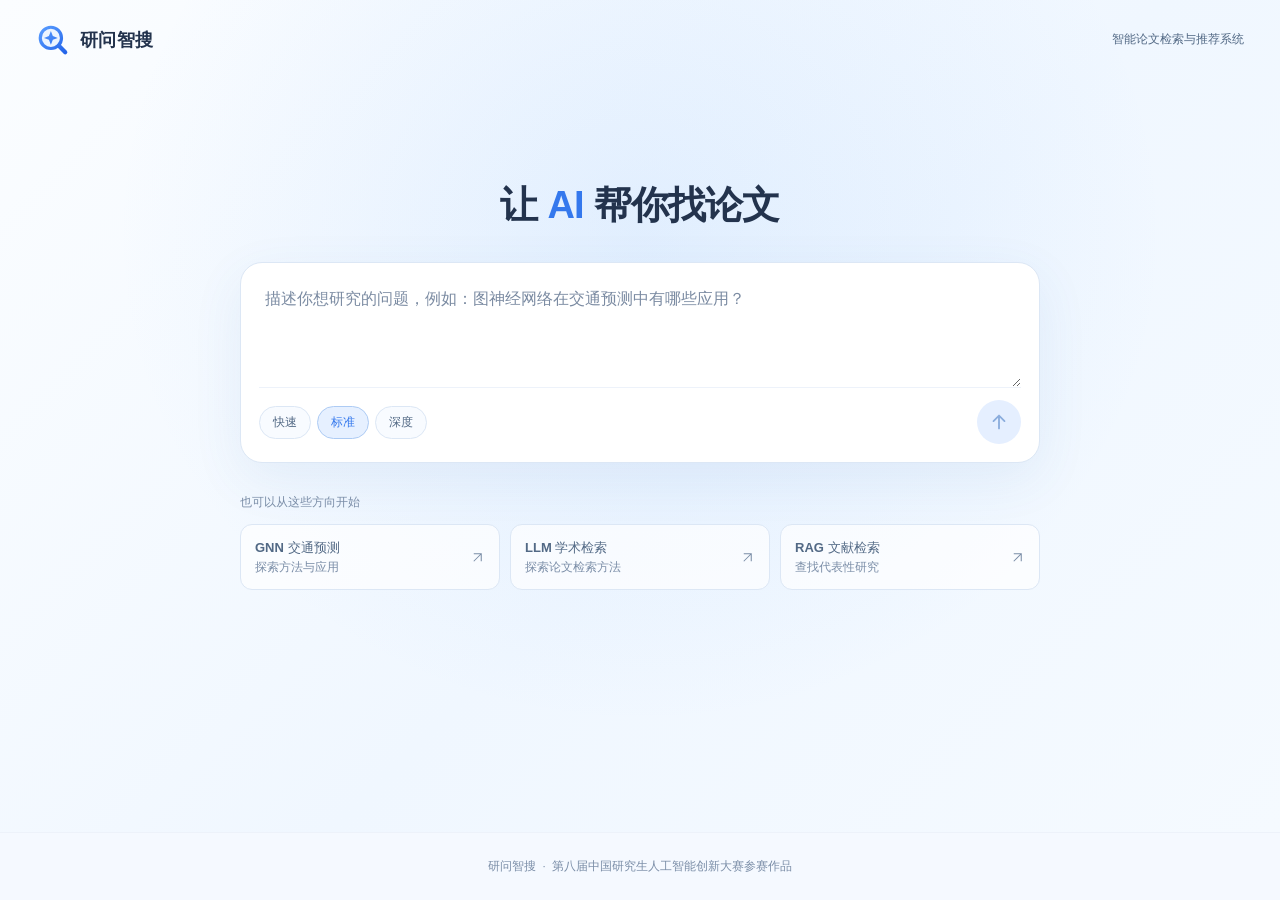
==== commit fafa88de: "refactor: 品牌名改回「研问智搜」 - 首页标题、左上品牌名、页脚统一为「研问智搜」 - 放大镜 logo 保持不变 - 同步 theme-preview / brand-concepts 辅" ====
--- a/frontend/index.html
+++ b/frontend/index.html
@@ -3,7 +3,7 @@
 <head>
   <meta charset="utf-8" />
   <meta name="viewport" content="width=device-width, initial-scale=1" />
-  <title>研寻 AI——智能论文检索与推荐系统</title>
+  <title>研问智搜——智能论文检索与推荐系统</title>
   <style>
     /* ── Design tokens ── */
     :root {
@@ -555,7 +555,7 @@
         <path d="m43 43 12 12" stroke="url(#brand-search-blue)" stroke-width="8" stroke-linecap="round"/>
         <path d="m28 15 3.7 9.3L41 28l-9.3 3.7L28 41l-3.7-9.3L15 28l9.3-3.7L28 15Z" fill="url(#brand-search-blue)"/>
       </svg>
-      <div class="brand-name">研寻 <span class="brand-ai">AI</span></div>
+      <div class="brand-name">研问智搜</div>
     </div>
     <span class="brand-en">智能论文检索与推荐系统</span>
   </div>
@@ -590,7 +590,7 @@
 
 <!-- 页脚属于首页，放在结果区之前，确保检索前后首页底部保持一致。 -->
 <footer>
-  研寻 AI &nbsp;<em>·</em>&nbsp; 第八届中国研究生人工智能创新大赛参赛作品
+  研问智搜 &nbsp;<em>·</em>&nbsp; 第八届中国研究生人工智能创新大赛参赛作品
 </footer>
 
 <!-- ═══════════════ MAIN ═══════════════ -->
